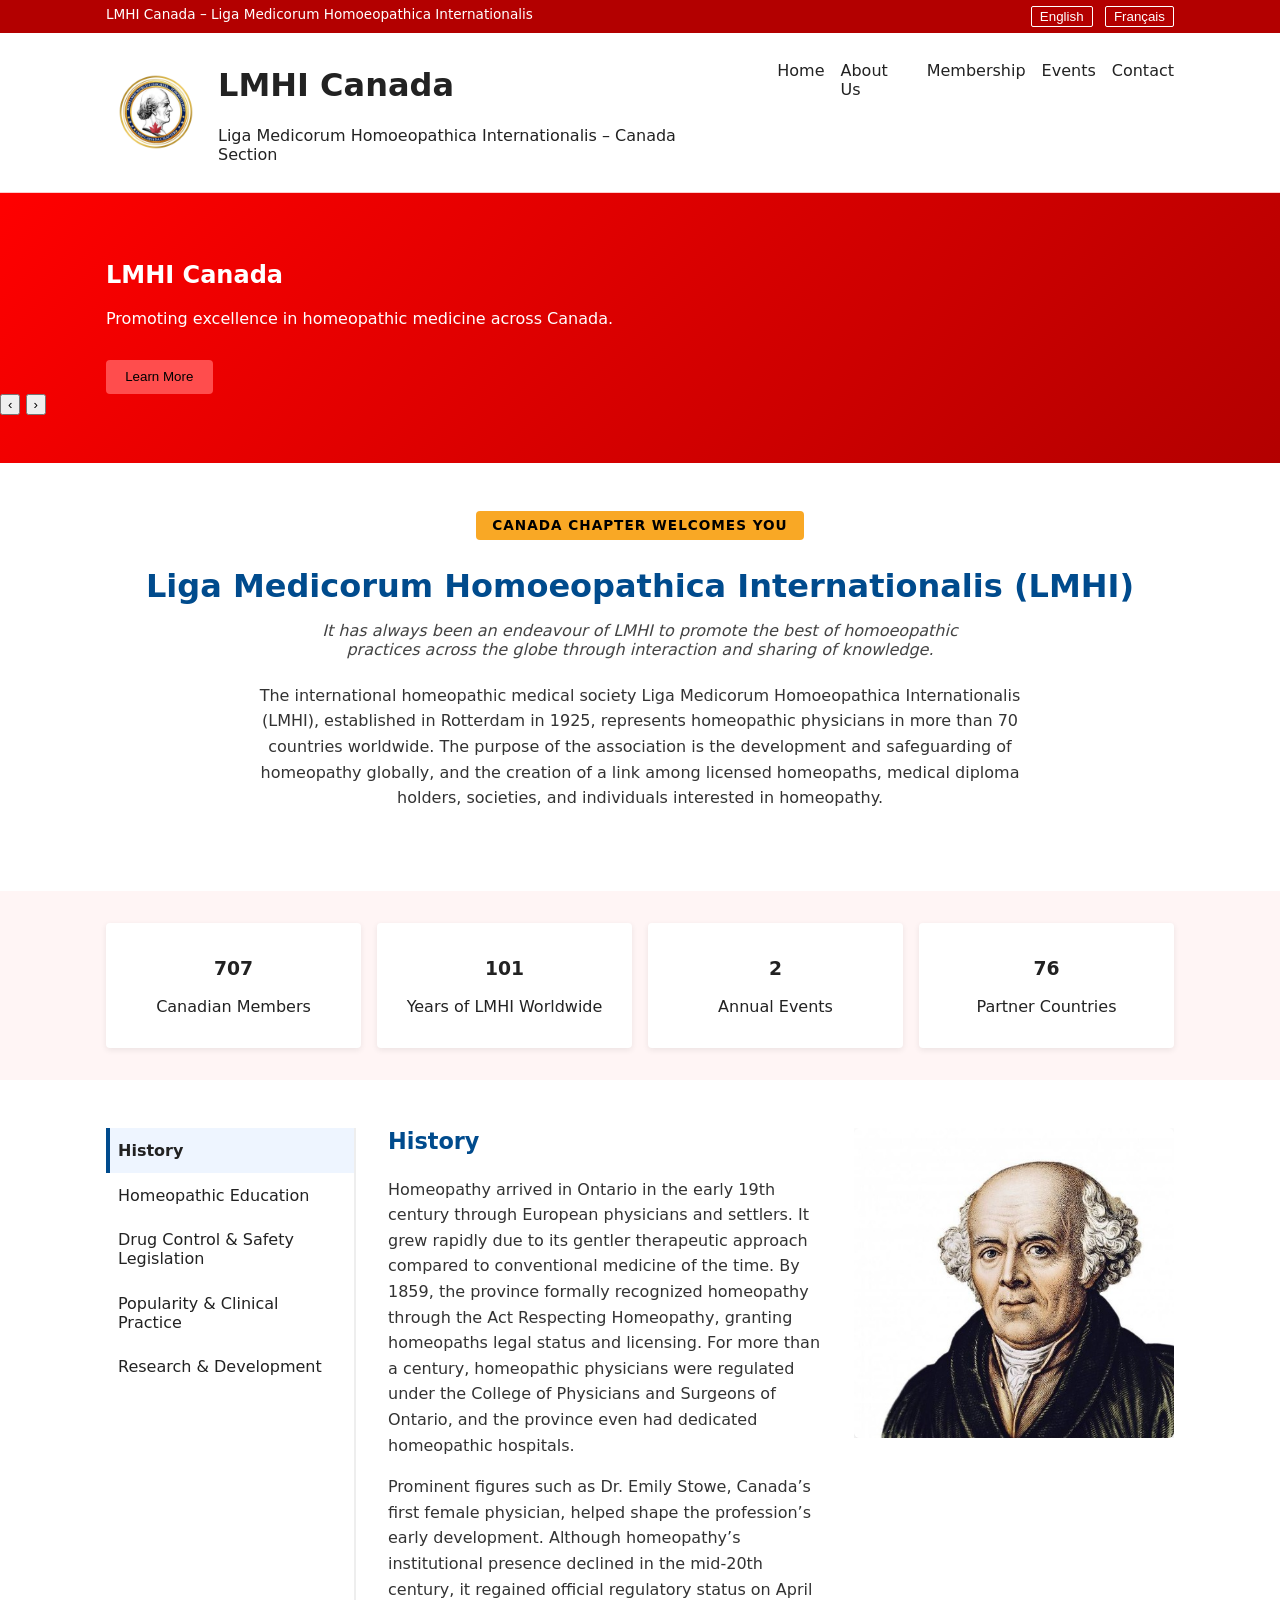
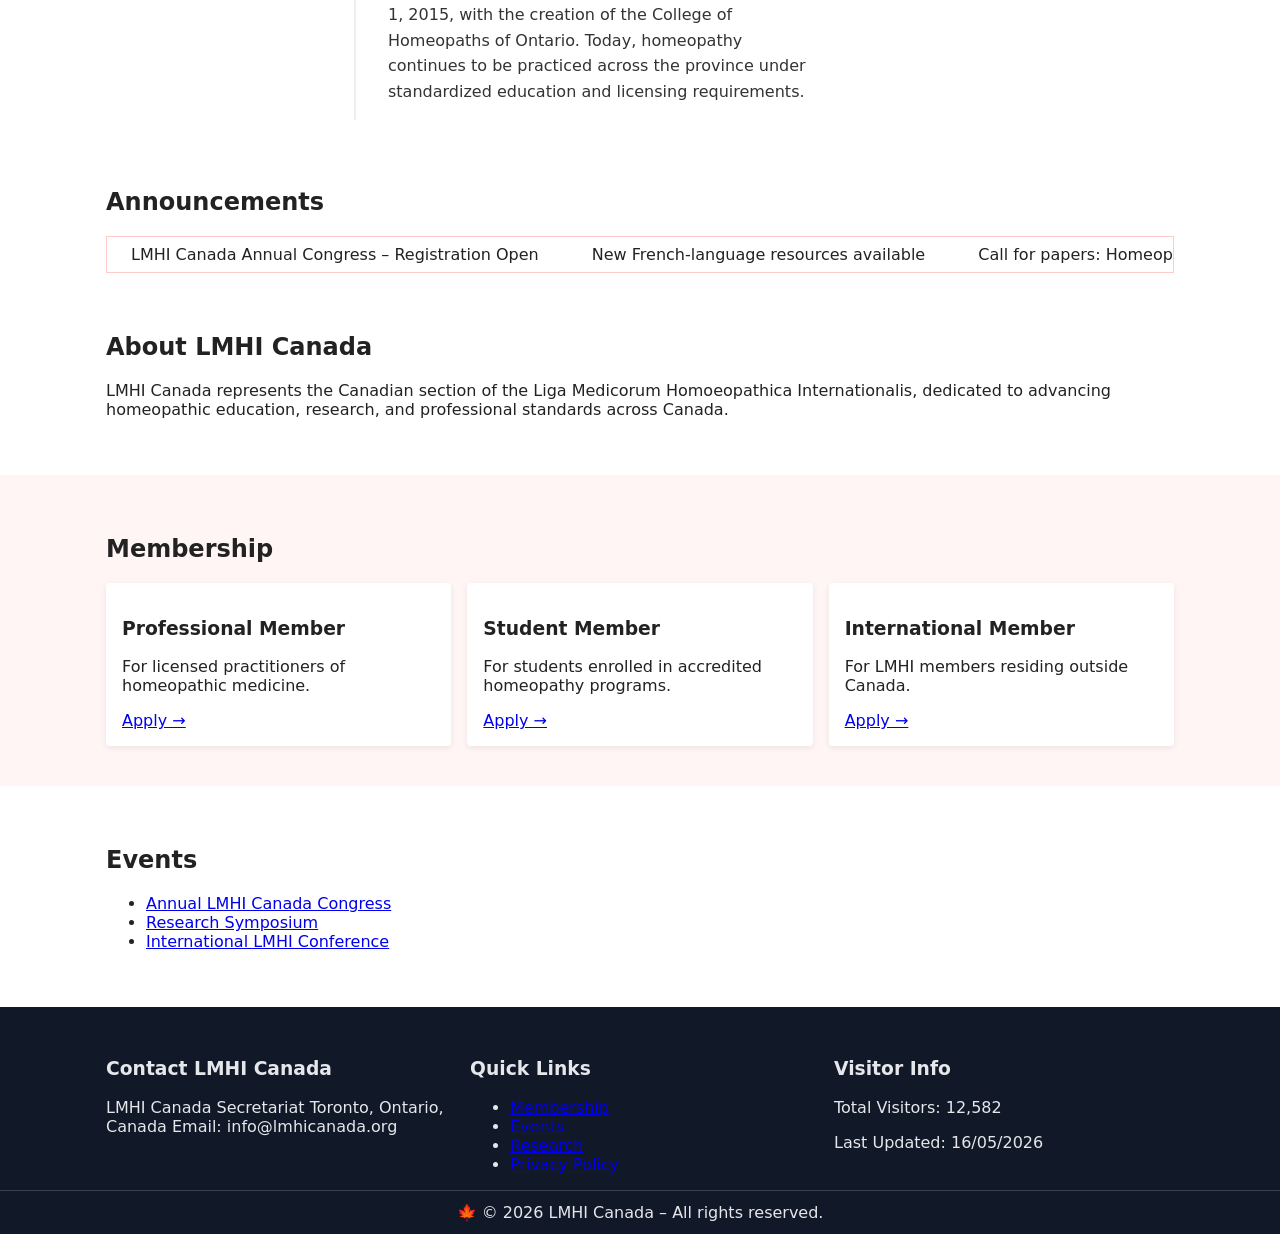
==== index.html @ a8a3ac37 "Update index.html" ====
<!DOCTYPE html>
<html lang="en">
<head>
  <meta charset="UTF-8" />
  <title>LMHI Canada – Liga Medicorum Homoeopathica Internationalis</title>
  <meta name="viewport" content="width=device-width, initial-scale=1" />
  <link rel="stylesheet" href="assets/css/styles.css" />
</head>

<body>
  <!-- Top language bar -->
  <header class="top-bar">
    <div class="container">
      <div class="top-left" data-i18n="topbar_title">
        LMHI Canada – Liga Medicorum Homoeopathica Internationalis
      </div>
      <div class="top-right">
        <button class="lang-btn" data-lang="en">English</button>
        <button class="lang-btn" data-lang="fr">Français</button>
      </div>
    </div>
  </header>

  <!-- Main header -->
  <header class="main-header">
    <div class="container header-inner">
      <div class="logo">
        <img src="assets/images/logo.png" width="100" height="100" />
        <div class="logo-text">
          <h1 data-i18n="header_title">LMHI Canada</h1>
          <p data-i18n="header_subtitle">
            Liga Medicorum Homoeopathica Internationalis – Canada Section
          </p>
        </div>
      </div>

      <nav class="nav">
        <button class="nav-toggle" id="navToggle">☰</button>
        <ul id="navMenu">
          <li><a href="#home" data-i18n="nav_home">Home</a></li>
          <li><a href="#about" data-i18n="nav_about">About Us</a></li>
          <li><a href="#membership" data-i18n="nav_membership">Membership</a></li>
          <li><a href="#events" data-i18n="nav_events">Events</a></li>
          <li><a href="contact.html" data-i18n="nav_contact">Contact</a></li>
        </ul>
      </nav>
    </div>
  </header>

  <!-- Hero -->
  <section id="home" class="hero">
    <div class="hero-slide active">
      <div class="container">
        <h2 data-i18n="hero1_title">LMHI Canada</h2>
        <p data-i18n="hero1_text">
          Promoting excellence in homeopathic medicine across Canada.
        </p>
        <button class="primary-btn" data-i18n="hero1_btn">Learn More</button>
      </div>
    </div>

    <div class="hero-slide">
      <div class="container">
        <h2 data-i18n="hero2_title">International Collaboration</h2>
        <p data-i18n="hero2_text">
          Connecting Canadian practitioners with LMHI worldwide.
        </p>
        <button class="primary-btn" data-i18n="hero2_btn">Join Us</button>
      </div>
    </div>

    <div class="hero-controls">
      <button class="hero-prev">‹</button>
      <button class="hero-next">›</button>
    </div>
  </section>

  <!-- Canada Chapter Welcome Section -->
<section id="lmhi-intro" class="lmhi-intro">
  <div class="container">

    <!-- Banner -->
    <div class="chapter-welcome">
      <p data-i18n="chapter_welcome">CANADA CHAPTER WELCOMES YOU</p>
    </div>

    <!-- Title -->
    <h2 class="lmhi-title" data-i18n="lmhi_title">
      Liga Medicorum Homoeopathica Internationalis (LMHI)
    </h2>

    <!-- Subtitle / tagline -->
    <p class="lmhi-sub" data-i18n="lmhi_sub">
      It has always been an endeavour of LMHI to promote the best of
      homoeopathic practices across the globe through interaction and
      sharing of knowledge.
    </p>

    <!-- Body text -->
    <p class="lmhi-body" data-i18n="lmhi_body">
      The international homeopathic medical society Liga Medicorum
      Homoeopathica Internationalis (LMHI), established in Rotterdam in
      1925, represents homeopathic physicians in more than 70 countries
      worldwide. The purpose of the association is the development and
      safeguarding of homeopathy globally, and the creation of a link
      among licensed homeopaths, medical diploma holders, societies, and
      individuals interested in homeopathy.
    </p>

  </div>
</section>

  <!-- Stats -->
  <section class="stats">
    <div class="container stats-grid">
      <div class="stat-card">
        <h3 class="counter" data-target="1500">0</h3>
        <p data-i18n="stat_members">Canadian Members</p>
      </div>
      <div class="stat-card">
        <h3 class="counter" id="lmhi-years" data-target="0">0</h3>
        <p data-i18n="stat_years">Years of LMHI Worldwide</p>
      </div>
      <div class="stat-card">
        <h3 class="counter" data-target="2">0</h3>
        <p data-i18n="stat_events">Annual Events</p>
      </div>
      <div class="stat-card">
        <h3 class="counter" data-target="76">0</h3>
        <p data-i18n="stat_countries">Partner Countries</p>
      </div>
    </div>
  </section>

  <!-- Interactable LMHI Info Section -->
<section id="lmhi-info" class="lmhi-info">
  <div class="container info-grid">

    <!-- Left Menu -->
    <ul class="info-menu">
      <li data-section="history" class="active" data-i18n="info_history">History</li>
      <li data-section="education" data-i18n="info_education">Homeopathic Education</li>
      <li data-section="legislation" data-i18n="info_legislation">Drug Control & Safety Legislation</li>
      <li data-section="practice" data-i18n="info_practice">Popularity & Clinical Practice</li>
      <li data-section="research" data-i18n="info_research">Research & Development</li>
    </ul>

    <!-- Right Content Panel -->
    <div class="info-content">
      <div>
        <h3 id="info-title" data-i18n="info_history"></h3>

        <p id="info-text-1" data-i18n="info_history_text"></p>
        <p id="info-text-2" data-i18n="info_history_text2"></p>
      </div>

      <div class="info-image">
        <img id="info-img" src="assets/images/info/history.jpg" alt="LMHI Info Image" />
      </div>
    </div>

  </div>
</section>

  <!-- Announcements -->
  <section class="announcements">
    <div class="container">
      <h2 data-i18n="announcements_title">Announcements</h2>
      <div class="ticker">
        <div class="ticker-inner">
          <span data-i18n="ann1">LMHI Canada Annual Congress – Registration Open</span>
          <span data-i18n="ann2">New French-language resources available</span>
          <span data-i18n="ann3">Call for papers: Homeopathy Research 2026</span>
        </div>
      </div>
    </div>
  </section>

  <!-- About -->
  <section id="about" class="content-section">
    <div class="container">
      <h2 data-i18n="about_title">About LMHI Canada</h2>
      <p data-i18n="about_text">
        LMHI Canada represents the Canadian section of the Liga Medicorum
        Homoeopathica Internationalis, dedicated to advancing homeopathic
        education, research, and professional standards across Canada.
      </p>
    </div>
  </section>

  <!-- Membership -->
  <section id="membership" class="content-section alt">
    <div class="container">
      <h2 data-i18n="membership_title">Membership</h2>

      <div class="card-grid">
        <article class="card">
          <h3 data-i18n="member_pro">Professional Member</h3>
          <p data-i18n="member_pro_text">
            For licensed practitioners of homeopathic medicine.
          </p>
          <a href="#" class="text-link" data-i18n="apply">Apply →</a>
        </article>

        <article class="card">
          <h3 data-i18n="member_student">Student Member</h3>
          <p data-i18n="member_student_text">
            For students enrolled in accredited homeopathy programs.
          </p>
          <a href="#" class="text-link" data-i18n="apply">Apply →</a>
        </article>

        <article class="card">
          <h3 data-i18n="member_international">International Member</h3>
          <p data-i18n="member_international_text">
            For LMHI members residing outside Canada.
          </p>
          <a href="#" class="text-link" data-i18n="apply">Apply →</a>
        </article>
      </div>
    </div>
  </section>

  <!-- Events -->
  <section id="events" class="content-section">
    <div class="container">
      <h2 data-i18n="events_title">Events</h2>
      <ul class="link-list">
        <li><a href="#" data-i18n="event1">Annual LMHI Canada Congress</a></li>
        <li><a href="#" data-i18n="event2">Research Symposium</a></li>
        <li><a href="#" data-i18n="event3">International LMHI Conference</a></li>
      </ul>
    </div>
  </section>

  <!-- Footer -->
  <footer id="contact" class="footer">
    <div class="container footer-grid">
      <div>
        <h3 data-i18n="contact_title">Contact LMHI Canada</h3>
        <p data-i18n="contact_text">
          LMHI Canada Secretariat<br />
          Toronto, Ontario, Canada<br />
          Email: info@lmhicanada.org
        </p>
      </div>

      <div>
        <h3 data-i18n="quicklinks_title">Quick Links</h3>
        <ul class="link-list">
          <li><a href="#" data-i18n="ql_membership">Membership</a></li>
          <li><a href="#" data-i18n="ql_events">Events</a></li>
          <li><a href="#" data-i18n="ql_research">Research</a></li>
          <li><a href="#" data-i18n="ql_privacy">Privacy Policy</a></li>
        </ul>
      </div>

      <div>
        <h3 data-i18n="visitor_title">Visitor Info</h3>
        <p><span data-i18n="visitor_total">Total Visitors:</span> 12,582</p>
        <p><span data-i18n="visitor_updated">Last Updated:</span> 16/05/2026</p>
      </div>
    </div>

    <div class="footer-bottom">
      © 2026 LMHI Canada – All rights reserved.
    </div>
  </footer>

  <script src="assets/js/script.js"></script>
</body>
</html>
---- assets/css/styles.css ----
/* ——— ROOT ——— */
:root {
  --primary: #FF0000;        /* Canada flag red */
  --primary-dark: #B30000;   /* Deep red for contrast */
  --accent: #FF4D4D;         /* Light red highlight */
  --bg-light: #FFF5F5;       /* Very soft red background */
  --text-main: #222;
  --text-muted: #555;
  --border: #FFCCCC;         /* Soft red border */
  --white: #fff;
  --max-width: 1100px;
  --shadow-soft: 0 2px 6px rgba(0, 0, 0, 0.08);
  --radius: 4px;
  --transition: 0.2s ease;
}

*,
*::before,
*::after {
  box-sizing: border-box;
}

body {
  margin: 0;
  font-family: system-ui, sans-serif;
  color: var(--text-main);
  background: #fff;
}

/* ——— LAYOUT ——— */
.container {
  max-width: var(--max-width);
  margin: 0 auto;
  padding: 0 1rem;
}

/* ——— TOP BAR ——— */
.top-bar {
  background: var(--primary-dark);
  color: #fff;
  font-size: 0.85rem;
}

.top-bar .container {
  display: flex;
  justify-content: space-between;
  padding: 0.35rem 1rem;
}

.lang-btn {
  background: transparent;
  border: 1px solid #fff;
  color: #fff;
  padding: 0.15rem 0.5rem;
  margin-left: 0.5rem;
  border-radius: 2px;
  cursor: pointer;
}

/* ——— HEADER ——— */
.main-header {
  background: #fff;
  border-bottom: 1px solid var(--border);
  position: relative; /* or remove entirely */
  z-index: 10;
}

.header-inner {
  display: flex;
  justify-content: space-between;
  padding: 0.75rem 1rem;
}

.logo {
  display: flex;
  align-items: center;
  gap: 0.75rem;
}

.logo img {
  border-radius: 50%;
}

/* ——— NAV ——— */
.nav-toggle {
  display: none;
  background: none;
  border: none;
  font-size: 1.5rem;
}

.nav ul {
  display: flex;
  gap: 1rem;
  list-style: none;
}

.nav a {
  text-decoration: none;
  color: var(--text-main);
  padding-bottom: 0.25rem;
  border-bottom: 2px solid transparent;
}

.nav a:hover {
  border-color: var(--primary);
}

/* ——— HERO ——— */
.hero {
  background: linear-gradient(135deg, var(--primary), var(--primary-dark));
  color: #fff;
  padding: 3rem 0;
  position: relative;
}

.hero-slide {
  display: none;
}

.hero-slide.active {
  display: block;
}

.primary-btn {
  margin-top: 1rem;
  background: var(--accent);
  border: none;
  padding: 0.6rem 1.2rem;
  border-radius: var(--radius);
  cursor: pointer;
}

/* LMHI Intro Section */
.lmhi-intro {
  padding: 3rem 0;
  text-align: center;
}

.chapter-welcome {
  background: #f9a825;
  display: inline-block;
  padding: 0.4rem 1rem;
  border-radius: 4px;
  margin-bottom: 1.2rem;
}

.chapter-welcome p {
  margin: 0;
  font-weight: 600;
  color: #000;
  letter-spacing: 1px;
  font-size: 0.85rem;
}

.lmhi-title {
  font-size: 2rem;
  font-weight: 700;
  color: #004b8d;
  margin: 0.5rem 0 1rem;
}

.lmhi-sub {
  font-style: italic;
  color: #444;
  max-width: 700px;
  margin: 0.5rem auto 1.5rem;
}

.lmhi-body {
  max-width: 800px;
  margin: 0 auto 2rem;
  color: #333;
  line-height: 1.6;
}

/* ——— STATS ——— */
.stats {
  background: var(--bg-light);
  padding: 2rem 0;
}

.stats-grid {
  display: grid;
  grid-template-columns: repeat(auto-fit, minmax(180px, 1fr));
  gap: 1rem;
}

.stat-card {
  background: #fff;
  padding: 1rem;
  border-radius: var(--radius);
  text-align: center;
  box-shadow: var(--shadow-soft);
}

/* ——— INTERACTABLE INFO SECTION ——— */
.lmhi-info {
  padding: 3rem 0;
}

.info-grid {
  display: grid;
  grid-template-columns: 250px 1fr;
  gap: 2rem;
}

.info-menu {
  list-style: none;
  padding: 0;
  margin: 0;
  border-right: 2px solid #eee;
}

.info-menu li {
  padding: 0.8rem 0.5rem;
  cursor: pointer;
  font-weight: 500;
  border-left: 4px solid transparent;
  transition: 0.2s ease;
}

.info-menu li:hover {
  background: #f5f5f5;
}

.info-menu li.active {
  border-left-color: #004b8d;
  background: #eef5ff;
  font-weight: 700;
}

.info-content {
  display: grid;
  grid-template-columns: 1fr 320px;
  gap: 2rem;
  align-items: start;
}

.info-content h3 {
  margin-top: 0;
  color: #004b8d;
  font-size: 1.4rem;
}

.info-content p {
  line-height: 1.6;
  color: #333;
}

.info-image img {
  width: 100%;
  height: auto;
  max-width: 420px;   /* bigger */
  border-radius: 6px;
  box-shadow: 0 4px 12px rgba(0,0,0,0.15);
}

.info-text-scroll {
  max-height: 360px; /* adjust if needed */
  min-height: 360px; /* keeps height consistent */
  padding-right: 12px;
}

.info-content {
  align-items: flex-start;
}

.info-content > div {
  flex: 1;
}

.info-image {
  flex: 1;
  display: flex;
  justify-content: center;
  align-items: flex-start;
}

/* Fade-in animation */
.fade {
  opacity: 0;
  transform: translateY(6px);
  animation: fadeIn 0.35s ease forwards;
}

@keyframes fadeIn {
  to {
    opacity: 1;
    transform: translateY(0);
  }
}

/* Responsive */
@media (max-width: 900px) {
  .info-content {
    grid-template-columns: 1fr;
  }
}

@media (max-width: 768px) {
  .info-grid {
    grid-template-columns: 1fr;
  }
  .info-menu {
    border-right: none;
    border-bottom: 2px solid #eee;
    display: flex;
    overflow-x: auto;
  }
  .info-menu li {
    white-space: nowrap;
    padding: 0.8rem 1rem;
  }
}

/* ——— ANNOUNCEMENTS ——— */
.ticker {
  margin-top: 1rem;
  border: 1px solid var(--border);
  overflow: hidden;
}

.ticker-inner {
  display: inline-block;
  white-space: nowrap;
  animation: ticker 15s linear infinite;
}

.ticker-inner span {
  padding: 0.5rem 1.5rem;
  display: inline-block;
}

@keyframes ticker {
  0% { transform: translateX(0); }
  100% { transform: translateX(-50%); }
}

/* ——— CONTENT ——— */
.content-section {
  padding: 2.5rem 0;
}

.content-section.alt {
  background: var(--bg-light);
}

.card-grid {
  display: grid;
  grid-template-columns: repeat(auto-fit, minmax(220px, 1fr));
  gap: 1rem;
}

.card {
  background: #fff;
  padding: 1rem;
  border-radius: var(--radius);
  box-shadow: var(--shadow-soft);
}

/* ——— FOOTER ——— */
.footer {
  background: #111827;
  color: #e5e7eb;
  padding-top: 2rem;
}

.footer-grid {
  display: grid;
  grid-template-columns: repeat(auto-fit, minmax(220px, 1fr));
  gap: 1.5rem;
}

.footer-bottom {
  border-top: 1px solid #374151;
  padding: 0.75rem;
  text-align: center;
}

.footer-bottom::before {
  content: "🍁 ";
  color: var(--accent);
}

/* ——— RESPONSIVE NAV ——— */
@media (max-width: 768px) {
  .nav-toggle { display: block; }
  .nav ul {
    display: none;
    flex-direction: column;
    background: #fff;
    padding: 1rem;
    position: absolute;
    right: 0;
    top: 100%;
    box-shadow: var(--shadow-soft);
  }
  .nav ul.open { display: flex; }
}

/* Auto-hide empty paragraph 2 */
#info-text-2:empty {
  display: none;
}

/* Smooth height animation for the whole text block */
.info-content > div {
  transition: height 0.35s ease;
  overflow: hidden;
}

/* Fade-in stays the same */
.fade {
  opacity: 0;
  transform: translateY(6px);
  animation: fadeIn 0.35s ease forwards;
}

@keyframes fadeIn {
  to {
    opacity: 1;
    transform: translateY(0);
  }
}

/* Smooth scroll momentum */
.info-text-scroll {
  overflow-y: auto;
  scroll-behavior: smooth;
  -webkit-overflow-scrolling: touch;
}

/* Contact Page Layout */
.contact-page {
  padding: 60px 0;
}

.contact-grid {
  display: grid;
  grid-template-columns: 1fr 1fr;
  gap: 40px;
}

.contact-form h2,
.contact-info h2 {
  margin-bottom: 20px;
  color: var(--primary);
}

.contact-form form {
  display: flex;
  flex-direction: column;
  gap: 12px;
}

.contact-form input,
.contact-form textarea {
  width: 100%;
  padding: 12px;
  border: 1px solid var(--border);
  border-radius: 4px;
  font-size: 1rem;
}

.contact-info p {
  margin-bottom: 16px;
  line-height: 1.5;
}

/* Mobile */
@media (max-width: 768px) {
  .contact-grid {
    grid-template-columns: 1fr;
  }
}
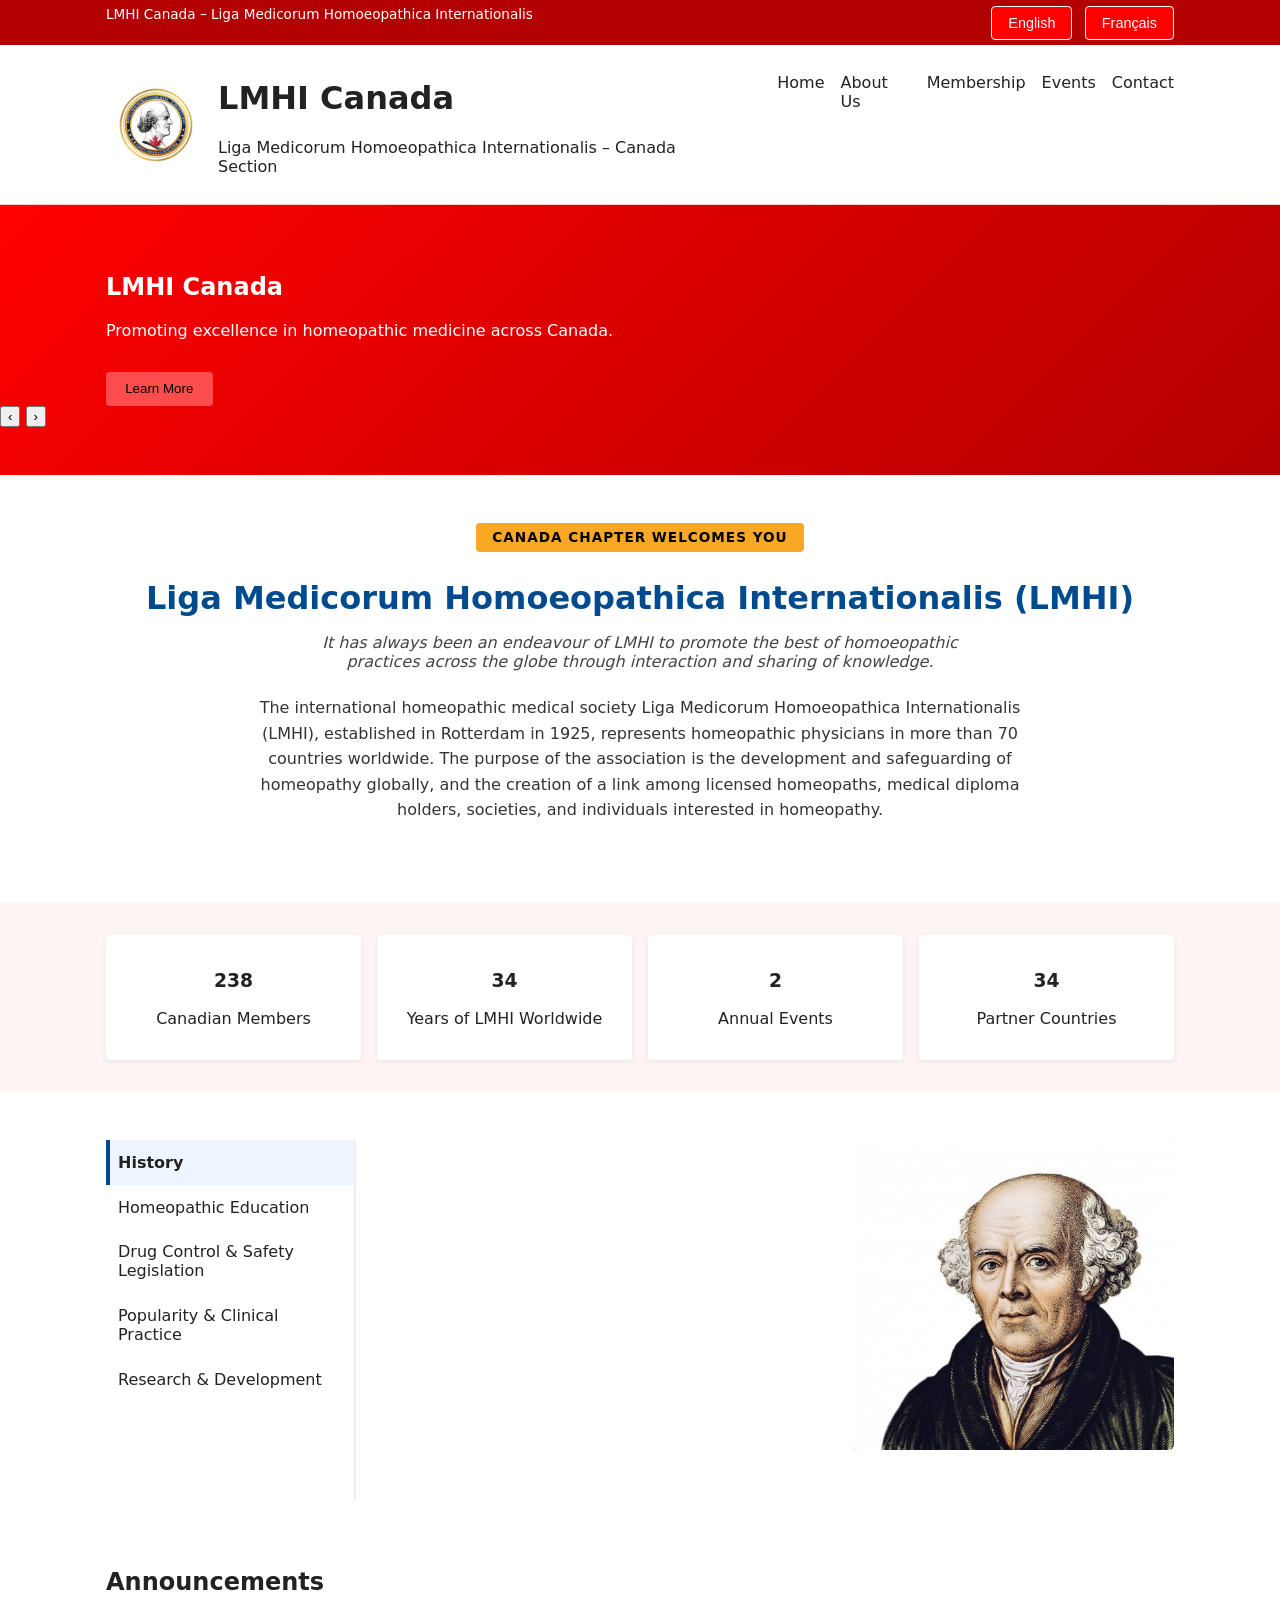
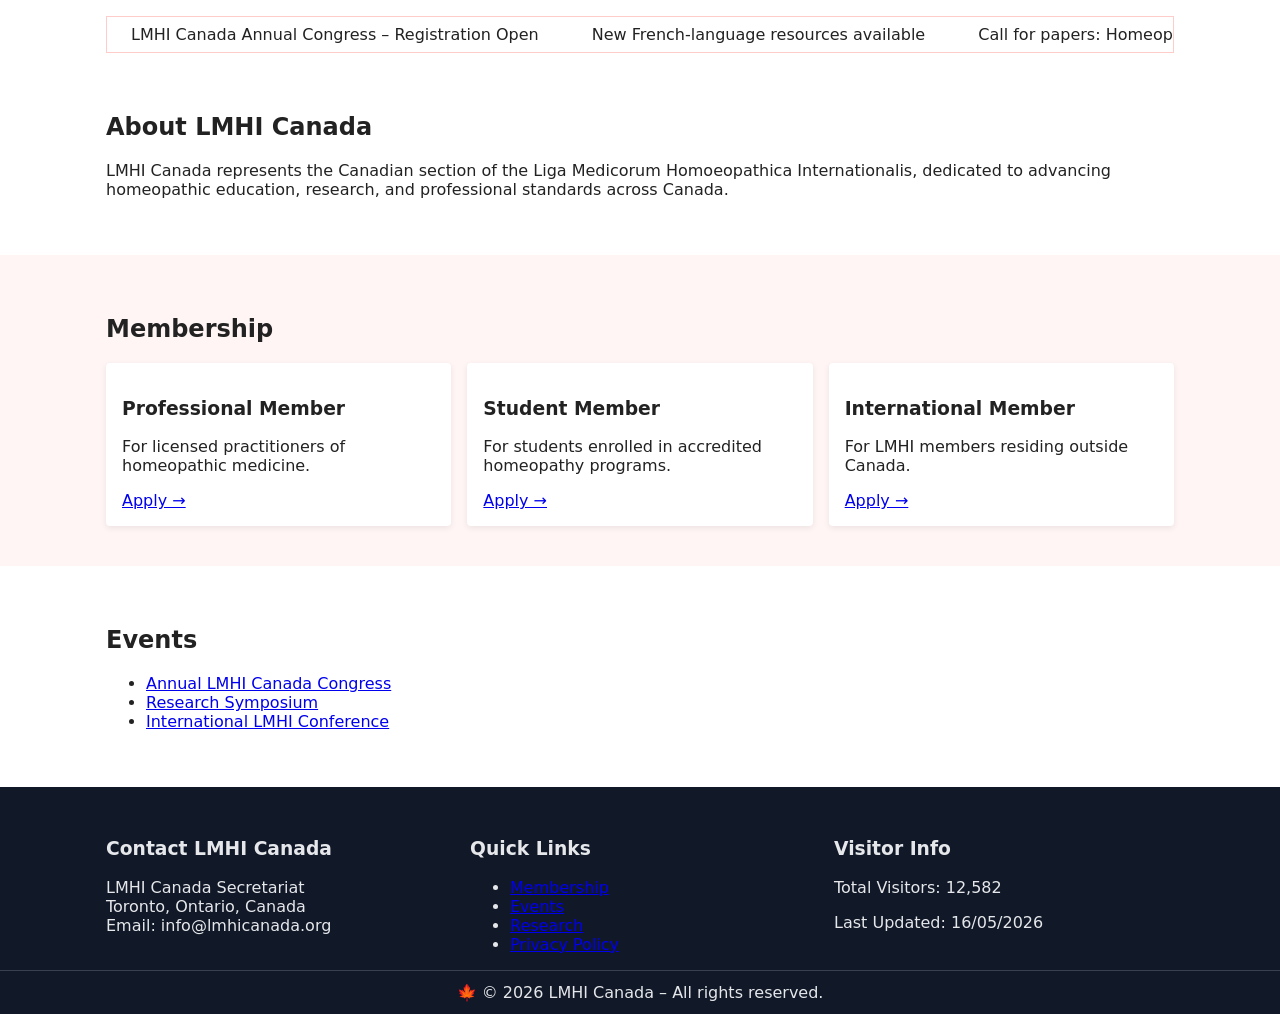
==== commit 08371f1d: "Update index.html" ====
--- a/index.html
+++ b/index.html
@@ -8,6 +8,7 @@
 </head>
 
 <body>
+
   <!-- Top language bar -->
   <header class="top-bar">
     <div class="container">
@@ -76,39 +77,35 @@
   </section>
 
   <!-- Canada Chapter Welcome Section -->
-<section id="lmhi-intro" class="lmhi-intro">
-  <div class="container">
-
-    <!-- Banner -->
-    <div class="chapter-welcome">
-      <p data-i18n="chapter_welcome">CANADA CHAPTER WELCOMES YOU</p>
-    </div>
-
-    <!-- Title -->
-    <h2 class="lmhi-title" data-i18n="lmhi_title">
-      Liga Medicorum Homoeopathica Internationalis (LMHI)
-    </h2>
-
-    <!-- Subtitle / tagline -->
-    <p class="lmhi-sub" data-i18n="lmhi_sub">
-      It has always been an endeavour of LMHI to promote the best of
-      homoeopathic practices across the globe through interaction and
-      sharing of knowledge.
-    </p>
-
-    <!-- Body text -->
-    <p class="lmhi-body" data-i18n="lmhi_body">
-      The international homeopathic medical society Liga Medicorum
-      Homoeopathica Internationalis (LMHI), established in Rotterdam in
-      1925, represents homeopathic physicians in more than 70 countries
-      worldwide. The purpose of the association is the development and
-      safeguarding of homeopathy globally, and the creation of a link
-      among licensed homeopaths, medical diploma holders, societies, and
-      individuals interested in homeopathy.
-    </p>
-
-  </div>
-</section>
+  <section id="lmhi-intro" class="lmhi-intro">
+    <div class="container">
+
+      <div class="chapter-welcome">
+        <p data-i18n="chapter_welcome">CANADA CHAPTER WELCOMES YOU</p>
+      </div>
+
+      <h2 class="lmhi-title" data-i18n="lmhi_title">
+        Liga Medicorum Homoeopathica Internationalis (LMHI)
+      </h2>
+
+      <p class="lmhi-sub" data-i18n="lmhi_sub">
+        It has always been an endeavour of LMHI to promote the best of
+        homoeopathic practices across the globe through interaction and
+        sharing of knowledge.
+      </p>
+
+      <p class="lmhi-body" data-i18n="lmhi_body">
+        The international homeopathic medical society Liga Medicorum
+        Homoeopathica Internationalis (LMHI), established in Rotterdam in
+        1925, represents homeopathic physicians in more than 70 countries
+        worldwide. The purpose of the association is the development and
+        safeguarding of homeopathy globally, and the creation of a link
+        among licensed homeopaths, medical diploma holders, societies, and
+        individuals interested in homeopathy.
+      </p>
+
+    </div>
+  </section>
 
   <!-- Stats -->
   <section class="stats">
@@ -133,34 +130,36 @@
   </section>
 
   <!-- Interactable LMHI Info Section -->
-<section id="lmhi-info" class="lmhi-info">
-  <div class="container info-grid">
-
-    <!-- Left Menu -->
-    <ul class="info-menu">
-      <li data-section="history" class="active" data-i18n="info_history">History</li>
-      <li data-section="education" data-i18n="info_education">Homeopathic Education</li>
-      <li data-section="legislation" data-i18n="info_legislation">Drug Control & Safety Legislation</li>
-      <li data-section="practice" data-i18n="info_practice">Popularity & Clinical Practice</li>
-      <li data-section="research" data-i18n="info_research">Research & Development</li>
-    </ul>
-
-    <!-- Right Content Panel -->
-    <div class="info-content">
-      <div>
-        <h3 id="info-title" data-i18n="info_history"></h3>
-
-        <p id="info-text-1" data-i18n="info_history_text"></p>
-        <p id="info-text-2" data-i18n="info_history_text2"></p>
-      </div>
-
-      <div class="info-image">
-        <img id="info-img" src="assets/images/info/history.jpg" alt="LMHI Info Image" />
-      </div>
-    </div>
-
-  </div>
-</section>
+  <section id="lmhi-info" class="lmhi-info">
+    <div class="container info-grid">
+
+      <!-- Left Menu -->
+      <ul class="info-menu">
+        <li data-section="history" class="active" data-i18n="info_history">History</li>
+        <li data-section="education" data-i18n="info_education">Homeopathic Education</li>
+        <li data-section="legislation" data-i18n="info_legislation">Drug Control & Safety Legislation</li>
+        <li data-section="practice" data-i18n="info_practice">Popularity & Clinical Practice</li>
+        <li data-section="research" data-i18n="info_research">Research & Development</li>
+      </ul>
+
+      <!-- Right Content Panel -->
+      <div class="info-content">
+
+        <!-- FIXED: Added scroll container -->
+        <div class="info-text-scroll">
+          <h3 id="info-title" data-i18n="info_history"></h3>
+          <p id="info-text-1" data-i18n="info_history_text"></p>
+          <p id="info-text-2" data-i18n="info_history_text2"></p>
+        </div>
+
+        <div class="info-image">
+          <img id="info-img" src="assets/images/info/history.jpg" alt="LMHI Info Image" />
+        </div>
+
+      </div>
+
+    </div>
+  </section>
 
   <!-- Announcements -->
   <section class="announcements">
--- a/assets/css/styles.css
+++ b/assets/css/styles.css
@@ -436,6 +436,31 @@
   padding: 60px 0;
 }
 
+.lang-switch {
+  display: flex;
+  gap: 10px;
+  margin: 20px 0;
+}
+
+.lang-btn {
+  padding: 8px 16px;
+  background: var(--primary);
+  color: white;
+  border-radius: 4px;
+  text-decoration: none;
+  font-size: 0.9rem;
+  transition: 0.2s ease;
+}
+
+.lang-btn:hover {
+  background: var(--primary-dark);
+}
+
+.lang-btn.active {
+  background: var(--accent);
+  font-weight: bold;
+}
+
 .contact-grid {
   display: grid;
   grid-template-columns: 1fr 1fr;
@@ -468,6 +493,19 @@
   line-height: 1.5;
 }
 
+.contact-item {
+  display: flex;
+  align-items: flex-start;
+  gap: 14px;
+  margin-bottom: 22px;
+}
+
+.contact-item i {
+  font-size: 1.6rem;
+  color: var(--primary);
+  margin-top: 4px;
+}
+
 /* Mobile */
 @media (max-width: 768px) {
   .contact-grid {
@@ -475,4 +513,12 @@
   }
 }
 
-
+@keyframes pop {
+  0% { transform: scale(0.6); opacity: 0; }
+  100% { transform: scale(1); opacity: 1; }
+}
+
+.content-section h2 {
+  animation: pop 0.4s ease-out;
+}
+
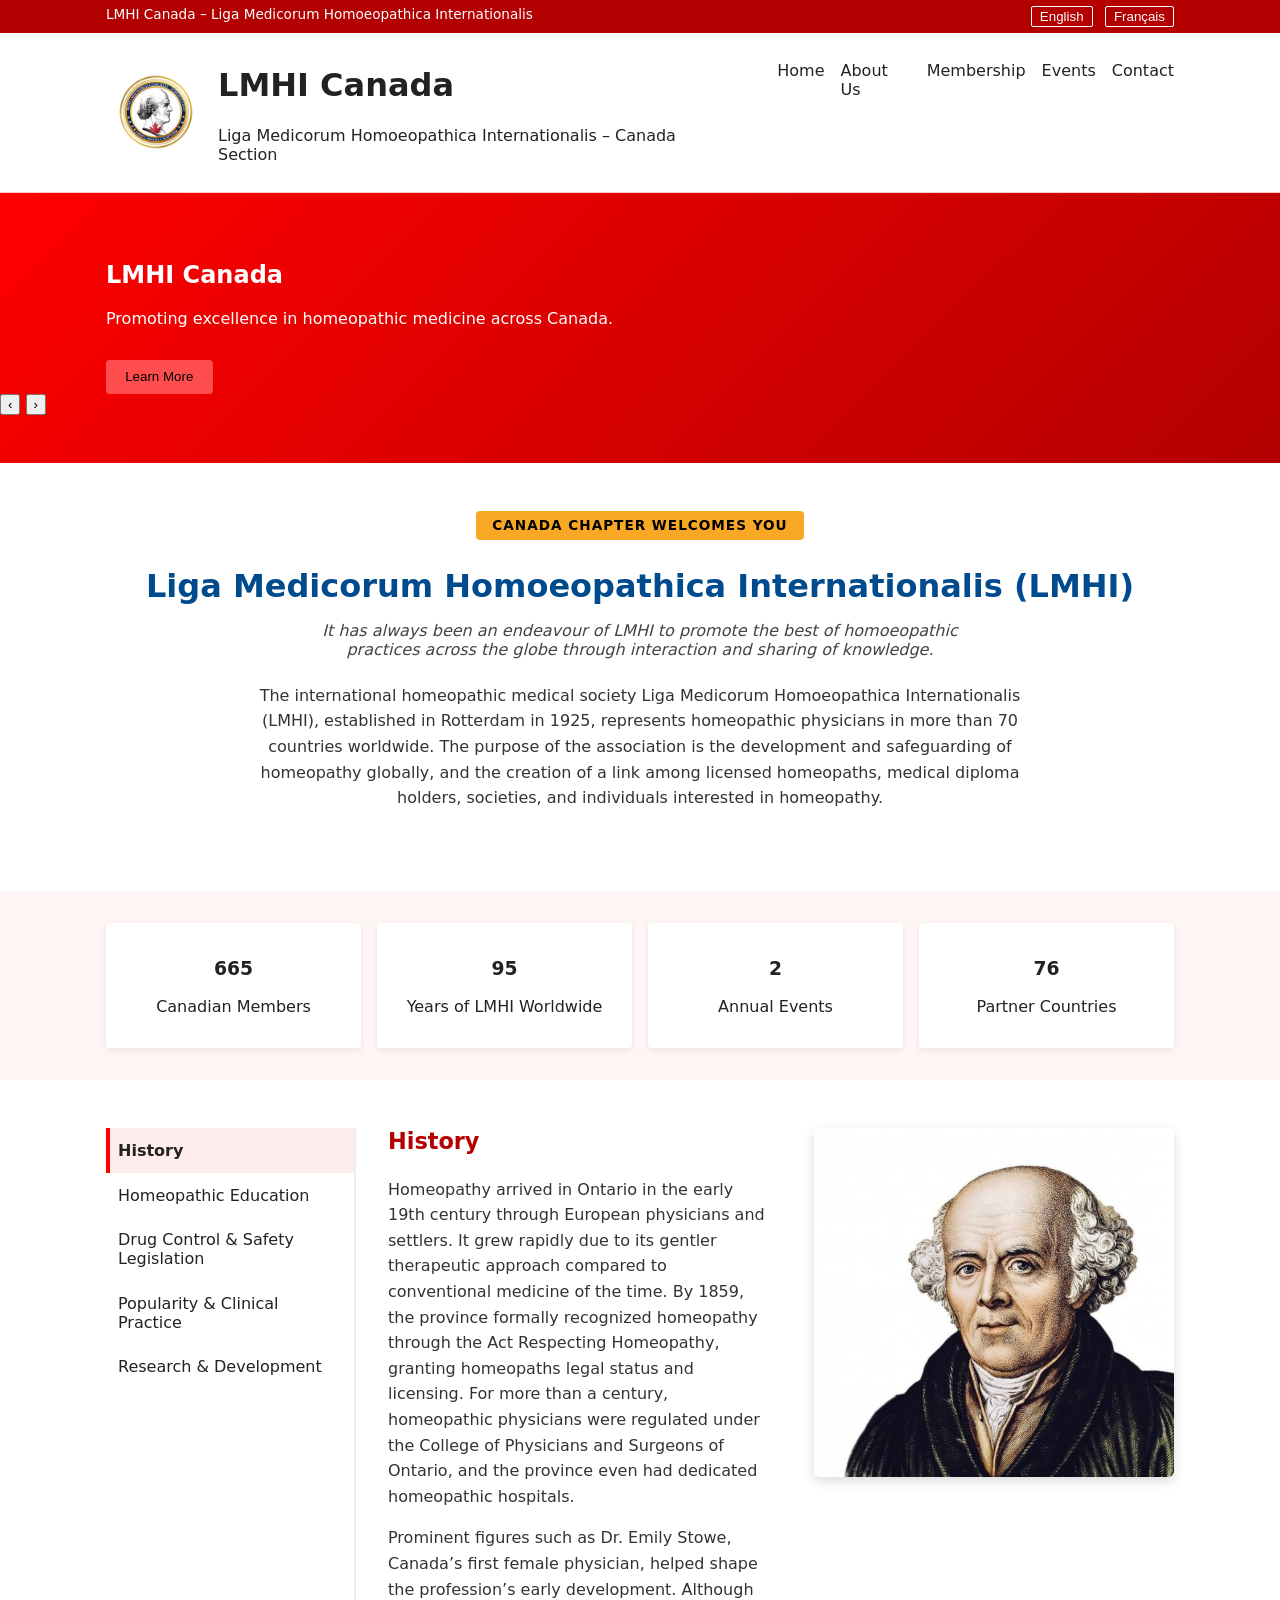
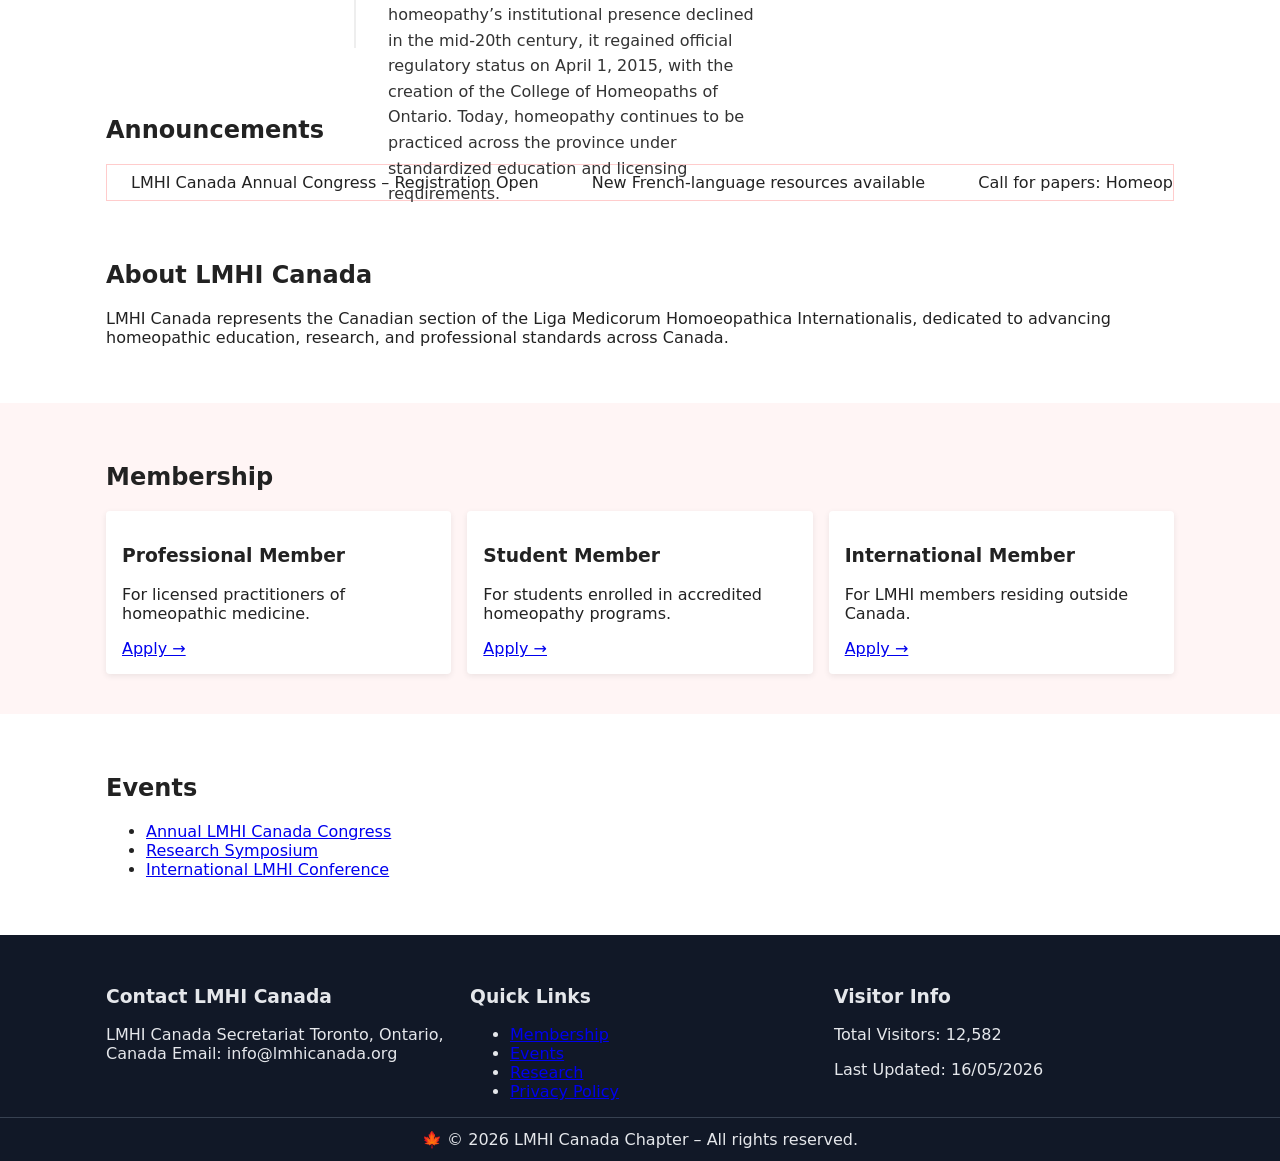
==== commit 3c884e0b: "Update index.html" ====
--- a/index.html
+++ b/index.html
@@ -2,7 +2,7 @@
 <html lang="en">
 <head>
   <meta charset="UTF-8" />
-  <title>LMHI Canada – Liga Medicorum Homoeopathica Internationalis</title>
+  <title>LMHI Canada Chapter – Liga Medicorum Homoeopathica Internationalis</title>
   <meta name="viewport" content="width=device-width, initial-scale=1" />
   <link rel="stylesheet" href="assets/css/styles.css" />
 </head>
@@ -13,7 +13,7 @@
   <header class="top-bar">
     <div class="container">
       <div class="top-left" data-i18n="topbar_title">
-        LMHI Canada – Liga Medicorum Homoeopathica Internationalis
+        LMHI Canada Chapter – Liga Medicorum Homoeopathica Internationalis
       </div>
       <div class="top-right">
         <button class="lang-btn" data-lang="en">English</button>
@@ -28,7 +28,7 @@
       <div class="logo">
         <img src="assets/images/logo.png" width="100" height="100" />
         <div class="logo-text">
-          <h1 data-i18n="header_title">LMHI Canada</h1>
+          <h1 data-i18n="header_title">LMHI Canada Chapter</h1>
           <p data-i18n="header_subtitle">
             Liga Medicorum Homoeopathica Internationalis – Canada Section
           </p>
@@ -167,7 +167,7 @@
       <h2 data-i18n="announcements_title">Announcements</h2>
       <div class="ticker">
         <div class="ticker-inner">
-          <span data-i18n="ann1">LMHI Canada Annual Congress – Registration Open</span>
+          <span data-i18n="ann1">LMHI Canada Chapter Annual Congress – Registration Open</span>
           <span data-i18n="ann2">New French-language resources available</span>
           <span data-i18n="ann3">Call for papers: Homeopathy Research 2026</span>
         </div>
@@ -178,9 +178,9 @@
   <!-- About -->
   <section id="about" class="content-section">
     <div class="container">
-      <h2 data-i18n="about_title">About LMHI Canada</h2>
+      <h2 data-i18n="about_title">About LMHI Canada Chapter</h2>
       <p data-i18n="about_text">
-        LMHI Canada represents the Canadian section of the Liga Medicorum
+        LMHI Canada Chapter represents the Canadian section of the Liga Medicorum
         Homoeopathica Internationalis, dedicated to advancing homeopathic
         education, research, and professional standards across Canada.
       </p>
@@ -225,7 +225,7 @@
     <div class="container">
       <h2 data-i18n="events_title">Events</h2>
       <ul class="link-list">
-        <li><a href="#" data-i18n="event1">Annual LMHI Canada Congress</a></li>
+        <li><a href="#" data-i18n="event1">Annual LMHI Canada Chapter Congress</a></li>
         <li><a href="#" data-i18n="event2">Research Symposium</a></li>
         <li><a href="#" data-i18n="event3">International LMHI Conference</a></li>
       </ul>
@@ -236,9 +236,9 @@
   <footer id="contact" class="footer">
     <div class="container footer-grid">
       <div>
-        <h3 data-i18n="contact_title">Contact LMHI Canada</h3>
+        <h3 data-i18n="contact_title">Contact LMHI Canada Chapter</h3>
         <p data-i18n="contact_text">
-          LMHI Canada Secretariat<br />
+          LMHI Canada Chapter Secretariat<br />
           Toronto, Ontario, Canada<br />
           Email: info@lmhicanada.org
         </p>
@@ -262,7 +262,7 @@
     </div>
 
     <div class="footer-bottom">
-      © 2026 LMHI Canada – All rights reserved.
+      © 2026 LMHI Canada Chapter – All rights reserved.
     </div>
   </footer>
 
--- a/assets/css/styles.css
+++ b/assets/css/styles.css
@@ -1,12 +1,12 @@
 /* ——— ROOT ——— */
 :root {
-  --primary: #FF0000;        /* Canada flag red */
-  --primary-dark: #B30000;   /* Deep red for contrast */
-  --accent: #FF4D4D;         /* Light red highlight */
-  --bg-light: #FFF5F5;       /* Very soft red background */
+  --primary: #FF0000;
+  --primary-dark: #B30000;
+  --accent: #FF4D4D;
+  --bg-light: #FFF5F5;
   --text-main: #222;
   --text-muted: #555;
-  --border: #FFCCCC;         /* Soft red border */
+  --border: #FFCCCC;
   --white: #fff;
   --max-width: 1100px;
   --shadow-soft: 0 2px 6px rgba(0, 0, 0, 0.08);
@@ -61,7 +61,7 @@
 .main-header {
   background: #fff;
   border-bottom: 1px solid var(--border);
-  position: relative; /* or remove entirely */
+  position: relative;
   z-index: 10;
 }
 
@@ -131,7 +131,7 @@
   cursor: pointer;
 }
 
-/* LMHI Intro Section */
+/* ——— LMHI INTRO ——— */
 .lmhi-intro {
   padding: 3rem 0;
   text-align: center;
@@ -194,7 +194,7 @@
   box-shadow: var(--shadow-soft);
 }
 
-/* ——— INTERACTABLE INFO SECTION ——— */
+/* ——— INTERACTIVE LMHI SECTION ——— */
 .lmhi-info {
   padding: 3rem 0;
 }
@@ -205,6 +205,7 @@
   gap: 2rem;
 }
 
+/* Left menu */
 .info-menu {
   list-style: none;
   padding: 0;
@@ -225,21 +226,39 @@
 }
 
 .info-menu li.active {
-  border-left-color: #004b8d;
-  background: #eef5ff;
+  border-left-color: var(--primary);
+  background: #ffecec;
   font-weight: 700;
 }
 
+/* Right content panel */
 .info-content {
   display: grid;
-  grid-template-columns: 1fr 320px;
+  grid-template-columns: 1fr 360px;
   gap: 2rem;
-  align-items: start;
-}
-
+  align-items: stretch;
+}
+
+/* Scrollable text container */
+.info-text-scroll {
+  max-height: 520px;
+  min-height: 520px;
+  overflow-y: auto;
+  padding-right: 12px;
+  scroll-behavior: smooth;
+  -webkit-overflow-scrolling: touch;
+}
+
+/* Remove clipping */
+.info-content > div {
+  overflow: visible !important;
+  height: auto !important;
+}
+
+/* Text styling */
 .info-content h3 {
   margin-top: 0;
-  color: #004b8d;
+  color: var(--primary-dark);
   font-size: 1.4rem;
 }
 
@@ -248,33 +267,19 @@
   color: #333;
 }
 
+/* Image styling */
+.info-image {
+  display: flex;
+  justify-content: center;
+  align-items: flex-start;
+}
+
 .info-image img {
   width: 100%;
   height: auto;
-  max-width: 420px;   /* bigger */
+  max-width: 420px;
   border-radius: 6px;
   box-shadow: 0 4px 12px rgba(0,0,0,0.15);
-}
-
-.info-text-scroll {
-  max-height: 360px; /* adjust if needed */
-  min-height: 360px; /* keeps height consistent */
-  padding-right: 12px;
-}
-
-.info-content {
-  align-items: flex-start;
-}
-
-.info-content > div {
-  flex: 1;
-}
-
-.info-image {
-  flex: 1;
-  display: flex;
-  justify-content: center;
-  align-items: flex-start;
 }
 
 /* Fade-in animation */
@@ -291,7 +296,7 @@
   }
 }
 
-/* Responsive */
+/* Responsive LMHI */
 @media (max-width: 900px) {
   .info-content {
     grid-template-columns: 1fr;
@@ -302,14 +307,17 @@
   .info-grid {
     grid-template-columns: 1fr;
   }
+
   .info-menu {
     border-right: none;
     border-bottom: 2px solid #eee;
     display: flex;
     overflow-x: auto;
-  }
+    white-space: nowrap;
+  }
+
   .info-menu li {
-    white-space: nowrap;
+    flex-shrink: 0;
     padding: 0.8rem 1rem;
   }
 }
@@ -399,66 +407,9 @@
   .nav ul.open { display: flex; }
 }
 
-/* Auto-hide empty paragraph 2 */
-#info-text-2:empty {
-  display: none;
-}
-
-/* Smooth height animation for the whole text block */
-.info-content > div {
-  transition: height 0.35s ease;
-  overflow: hidden;
-}
-
-/* Fade-in stays the same */
-.fade {
-  opacity: 0;
-  transform: translateY(6px);
-  animation: fadeIn 0.35s ease forwards;
-}
-
-@keyframes fadeIn {
-  to {
-    opacity: 1;
-    transform: translateY(0);
-  }
-}
-
-/* Smooth scroll momentum */
-.info-text-scroll {
-  overflow-y: auto;
-  scroll-behavior: smooth;
-  -webkit-overflow-scrolling: touch;
-}
-
-/* Contact Page Layout */
+/* ——— CONTACT PAGE ——— */
 .contact-page {
   padding: 60px 0;
-}
-
-.lang-switch {
-  display: flex;
-  gap: 10px;
-  margin: 20px 0;
-}
-
-.lang-btn {
-  padding: 8px 16px;
-  background: var(--primary);
-  color: white;
-  border-radius: 4px;
-  text-decoration: none;
-  font-size: 0.9rem;
-  transition: 0.2s ease;
-}
-
-.lang-btn:hover {
-  background: var(--primary-dark);
-}
-
-.lang-btn.active {
-  background: var(--accent);
-  font-weight: bold;
 }
 
 .contact-grid {
@@ -488,11 +439,6 @@
   font-size: 1rem;
 }
 
-.contact-info p {
-  margin-bottom: 16px;
-  line-height: 1.5;
-}
-
 .contact-item {
   display: flex;
   align-items: flex-start;
@@ -506,13 +452,13 @@
   margin-top: 4px;
 }
 
-/* Mobile */
 @media (max-width: 768px) {
   .contact-grid {
     grid-template-columns: 1fr;
   }
 }
 
+/* ——— ANIMATIONS ——— */
 @keyframes pop {
   0% { transform: scale(0.6); opacity: 0; }
   100% { transform: scale(1); opacity: 1; }
@@ -521,4 +467,3 @@
 .content-section h2 {
   animation: pop 0.4s ease-out;
 }
-
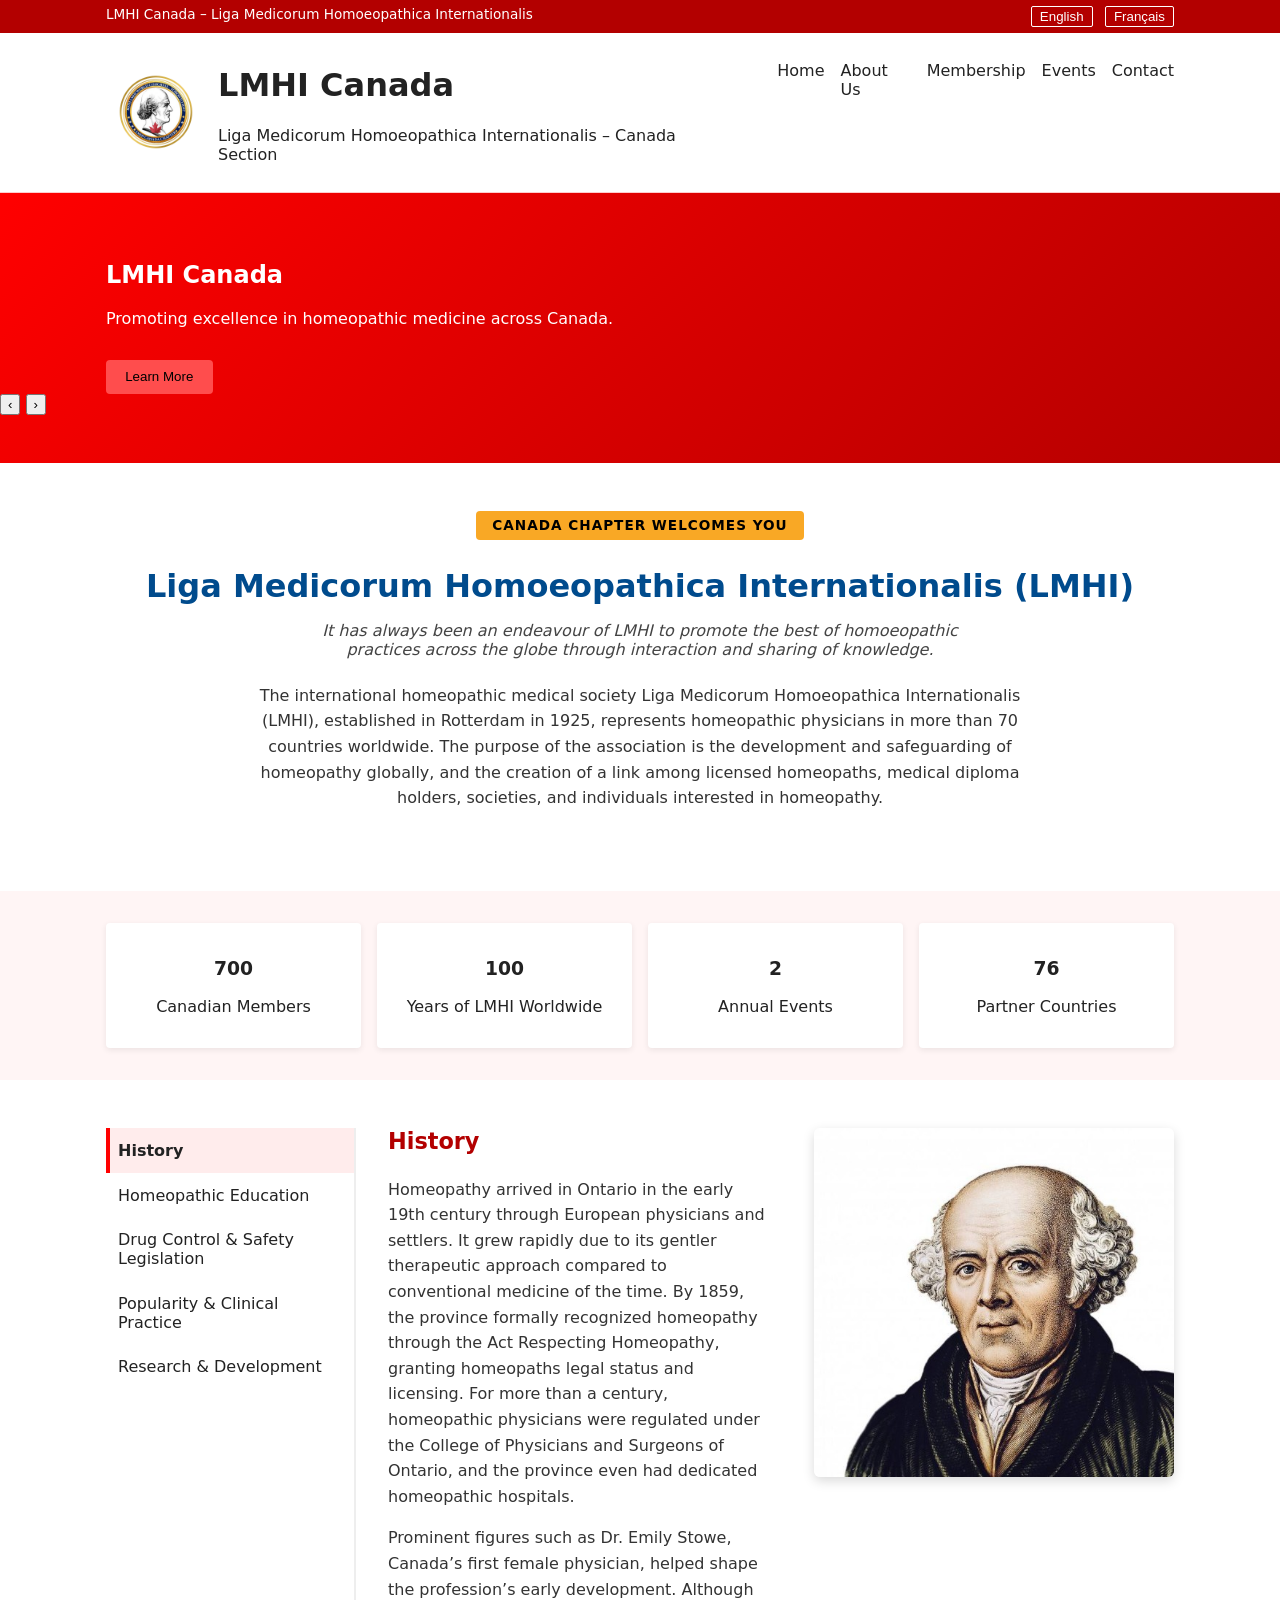
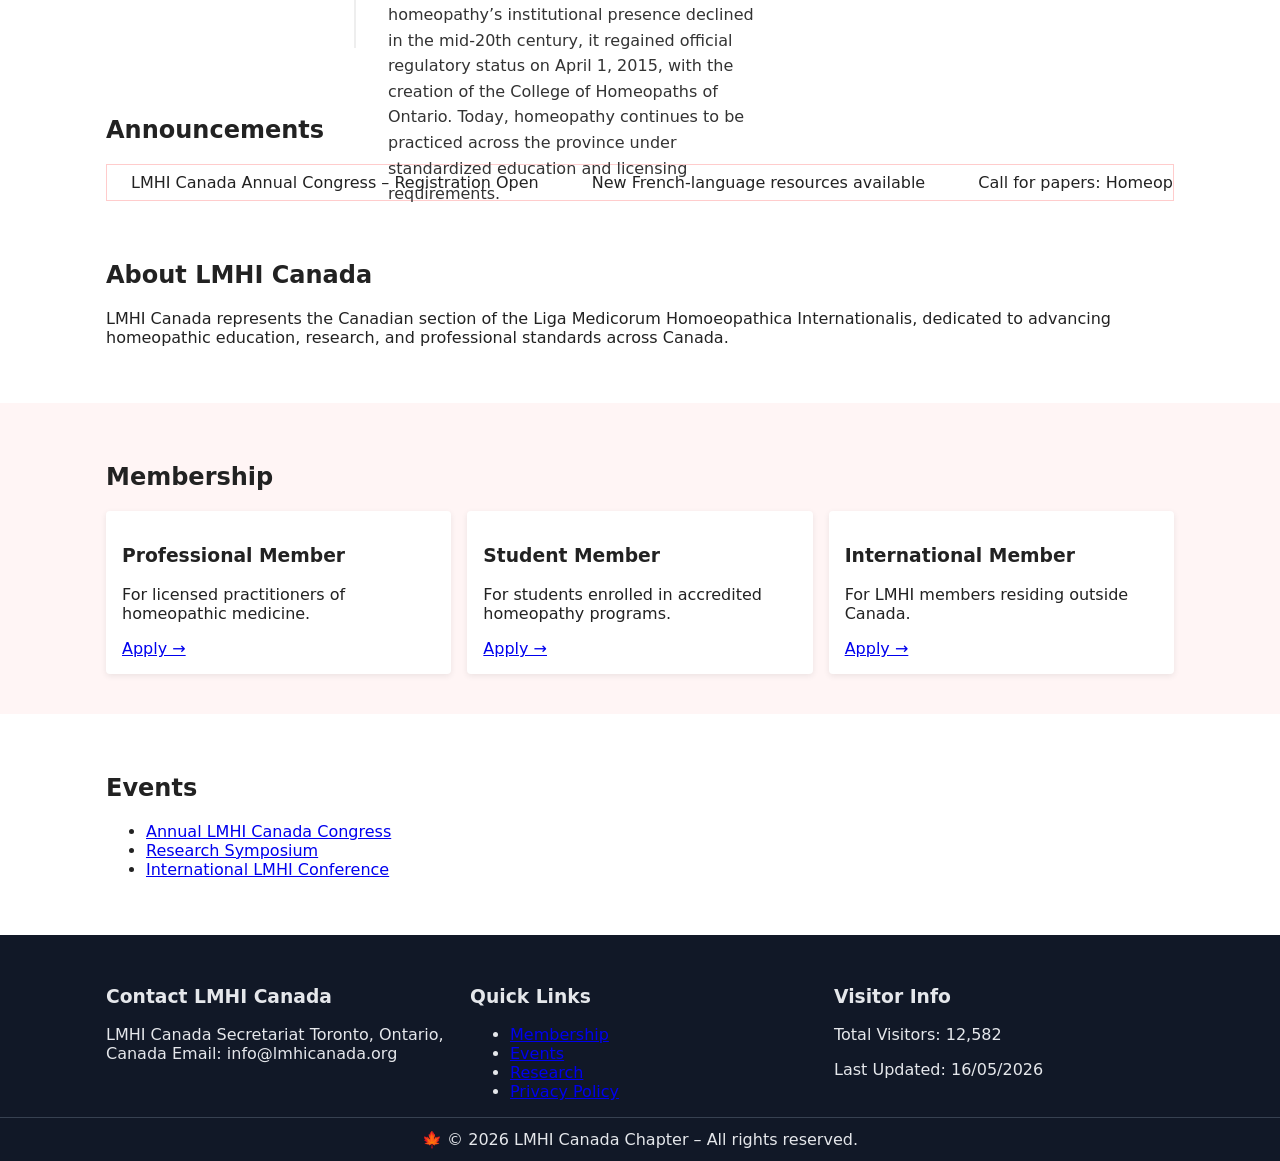
==== commit 6d81f658: "Update index.html" ====
--- a/index.html
+++ b/index.html
@@ -238,9 +238,9 @@
       <div>
         <h3 data-i18n="contact_title">Contact LMHI Canada Chapter</h3>
         <p data-i18n="contact_text">
-          LMHI Canada Chapter Secretariat<br />
-          Toronto, Ontario, Canada<br />
-          Email: info@lmhicanada.org
+          2649, Islington Avenue<br />
+          Etobicoke, Ontario, M9V2X6, Canada<br />
+          Email: lmhitoronto@gmail.com
         </p>
       </div>
 
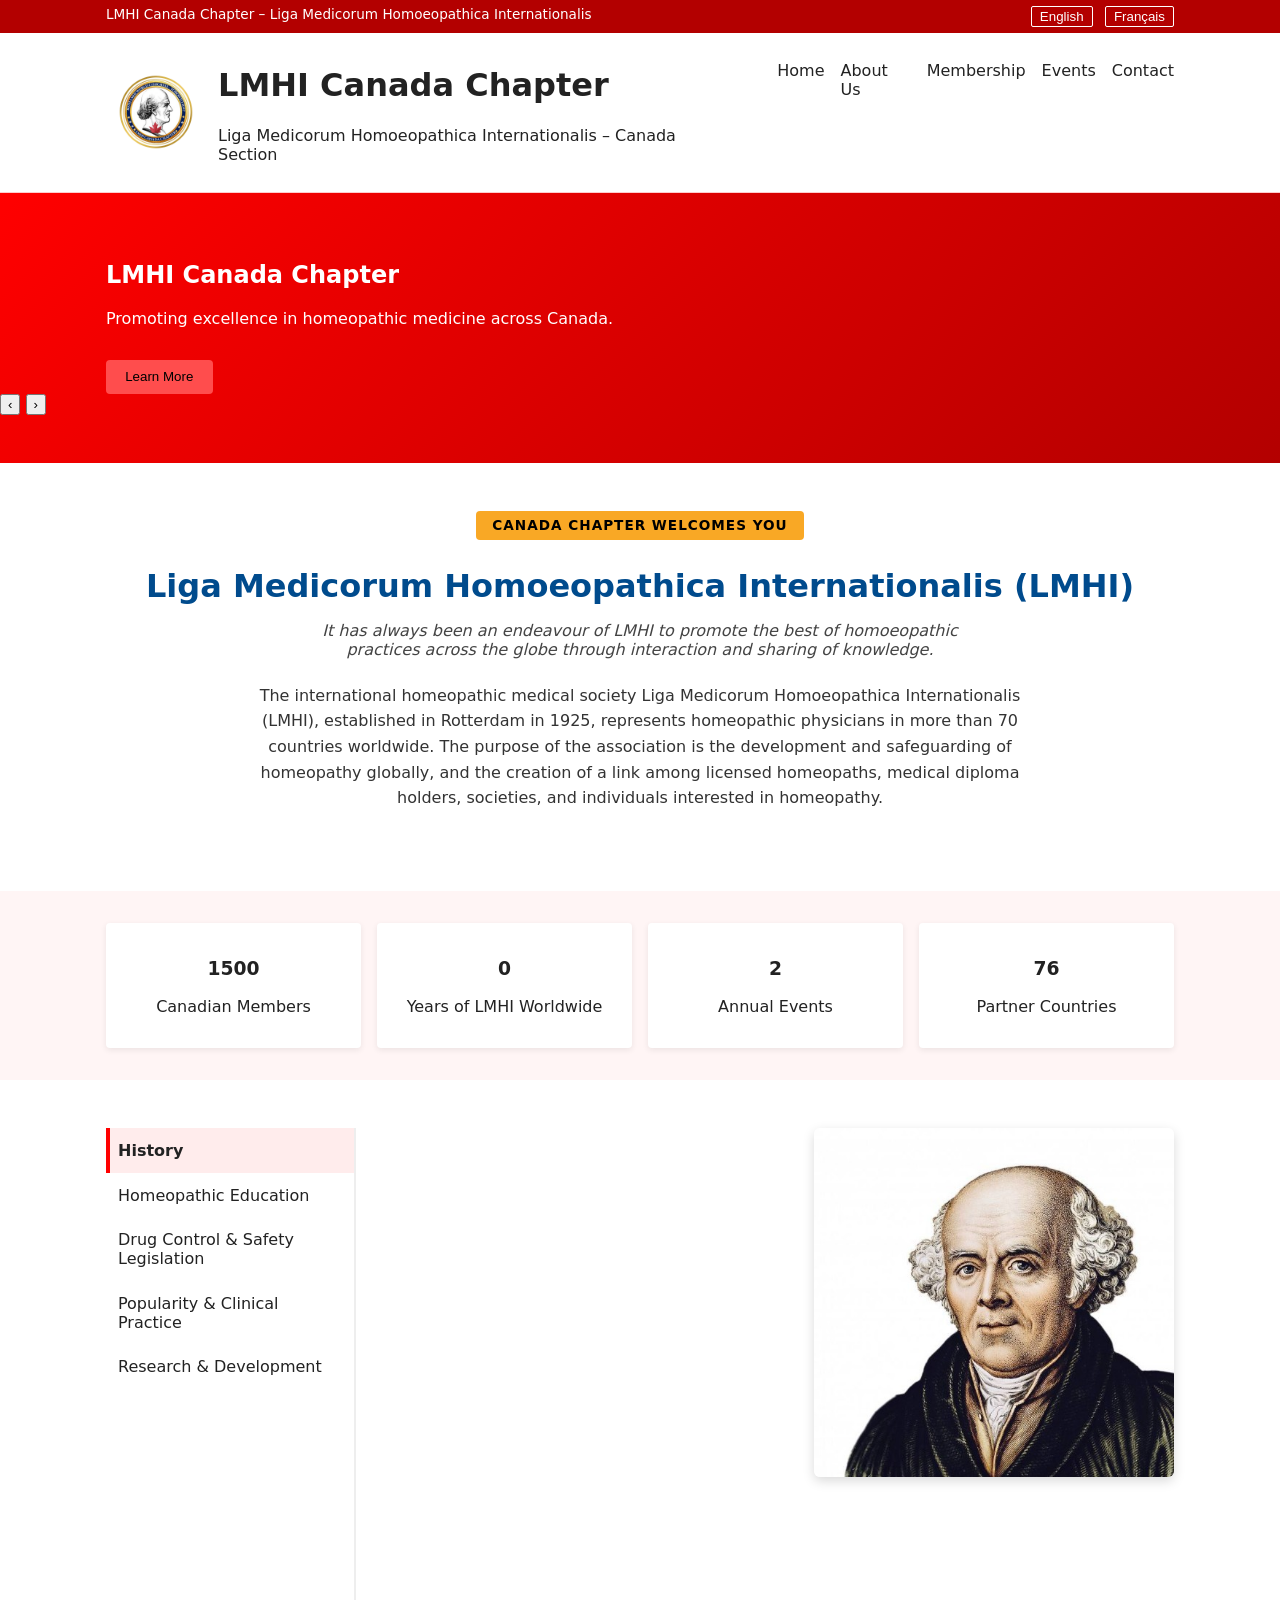
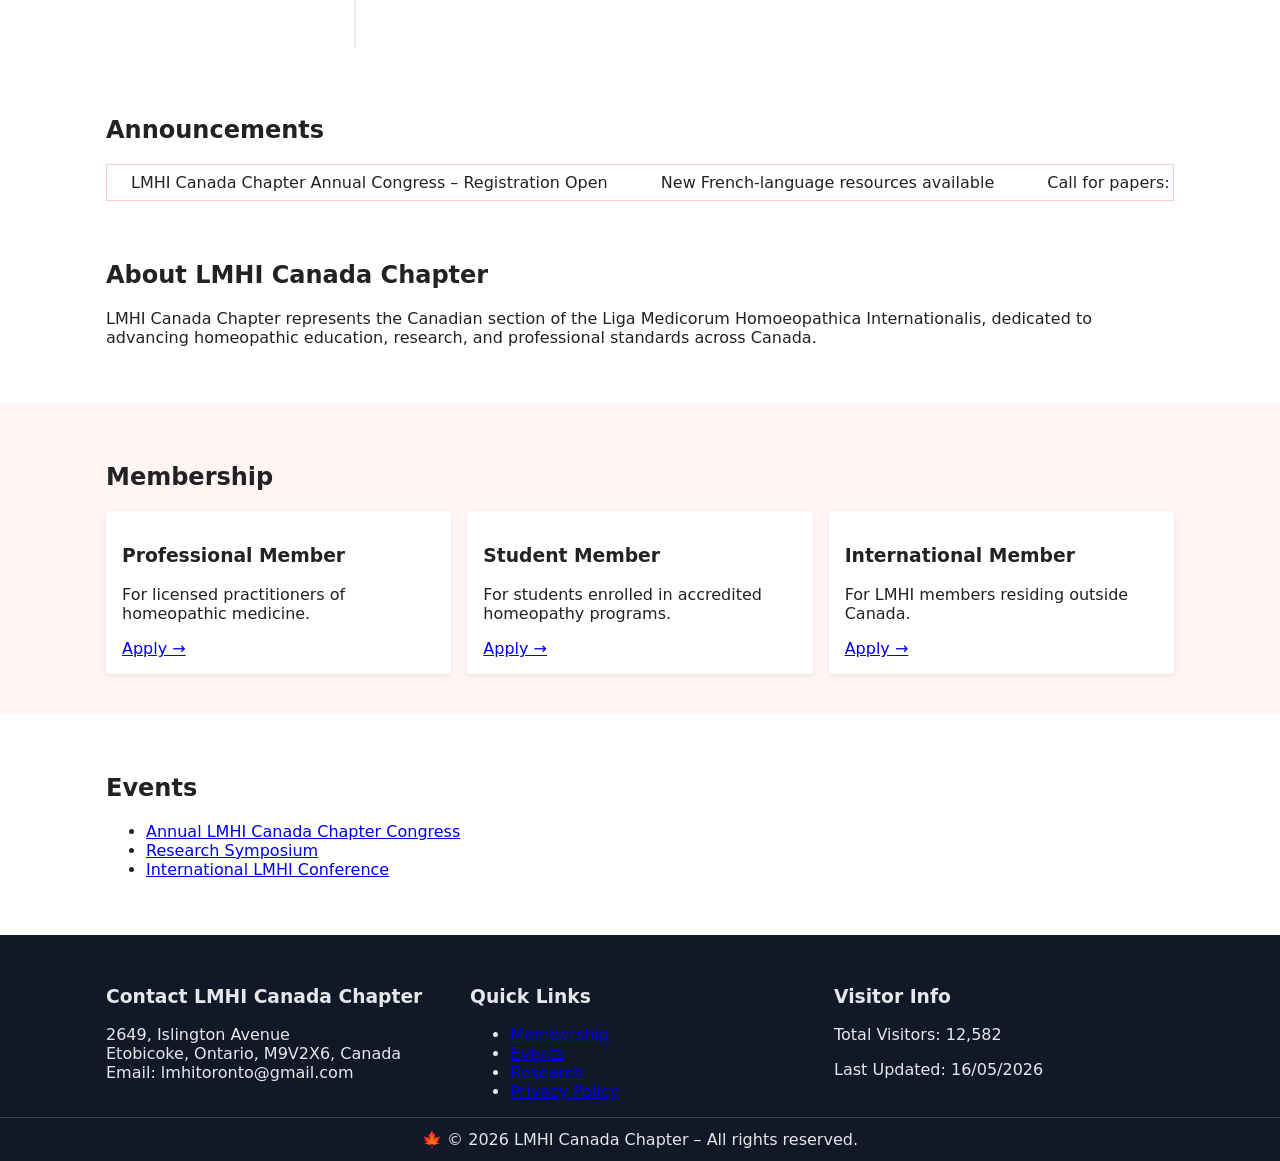
==== commit fb291546: "Update index.html" ====
--- a/index.html
+++ b/index.html
@@ -52,7 +52,7 @@
   <section id="home" class="hero">
     <div class="hero-slide active">
       <div class="container">
-        <h2 data-i18n="hero1_title">LMHI Canada</h2>
+        <h2 data-i18n="hero1_title">LMHI Canada Chapter</h2>
         <p data-i18n="hero1_text">
           Promoting excellence in homeopathic medicine across Canada.
         </p>
@@ -145,7 +145,6 @@
       <!-- Right Content Panel -->
       <div class="info-content">
 
-        <!-- FIXED: Added scroll container -->
         <div class="info-text-scroll">
           <h3 id="info-title" data-i18n="info_history"></h3>
           <p id="info-text-1" data-i18n="info_history_text"></p>
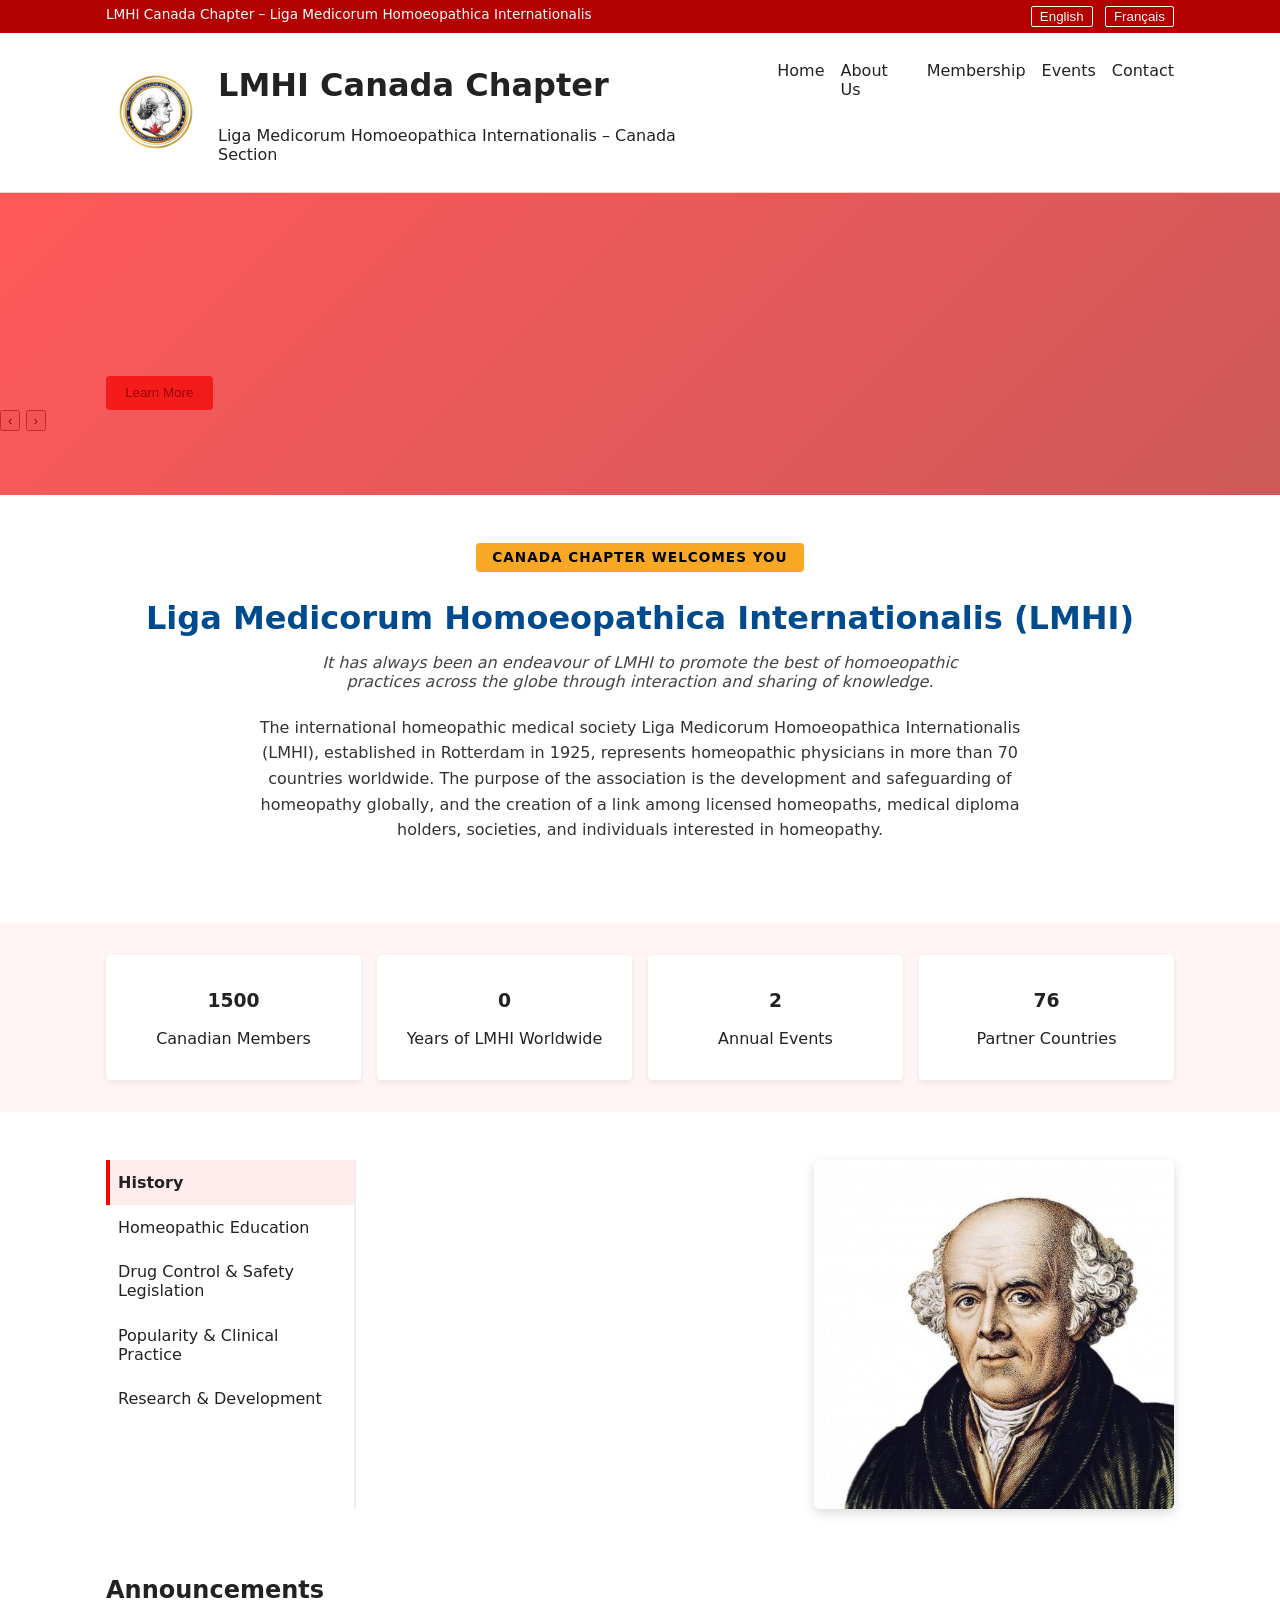
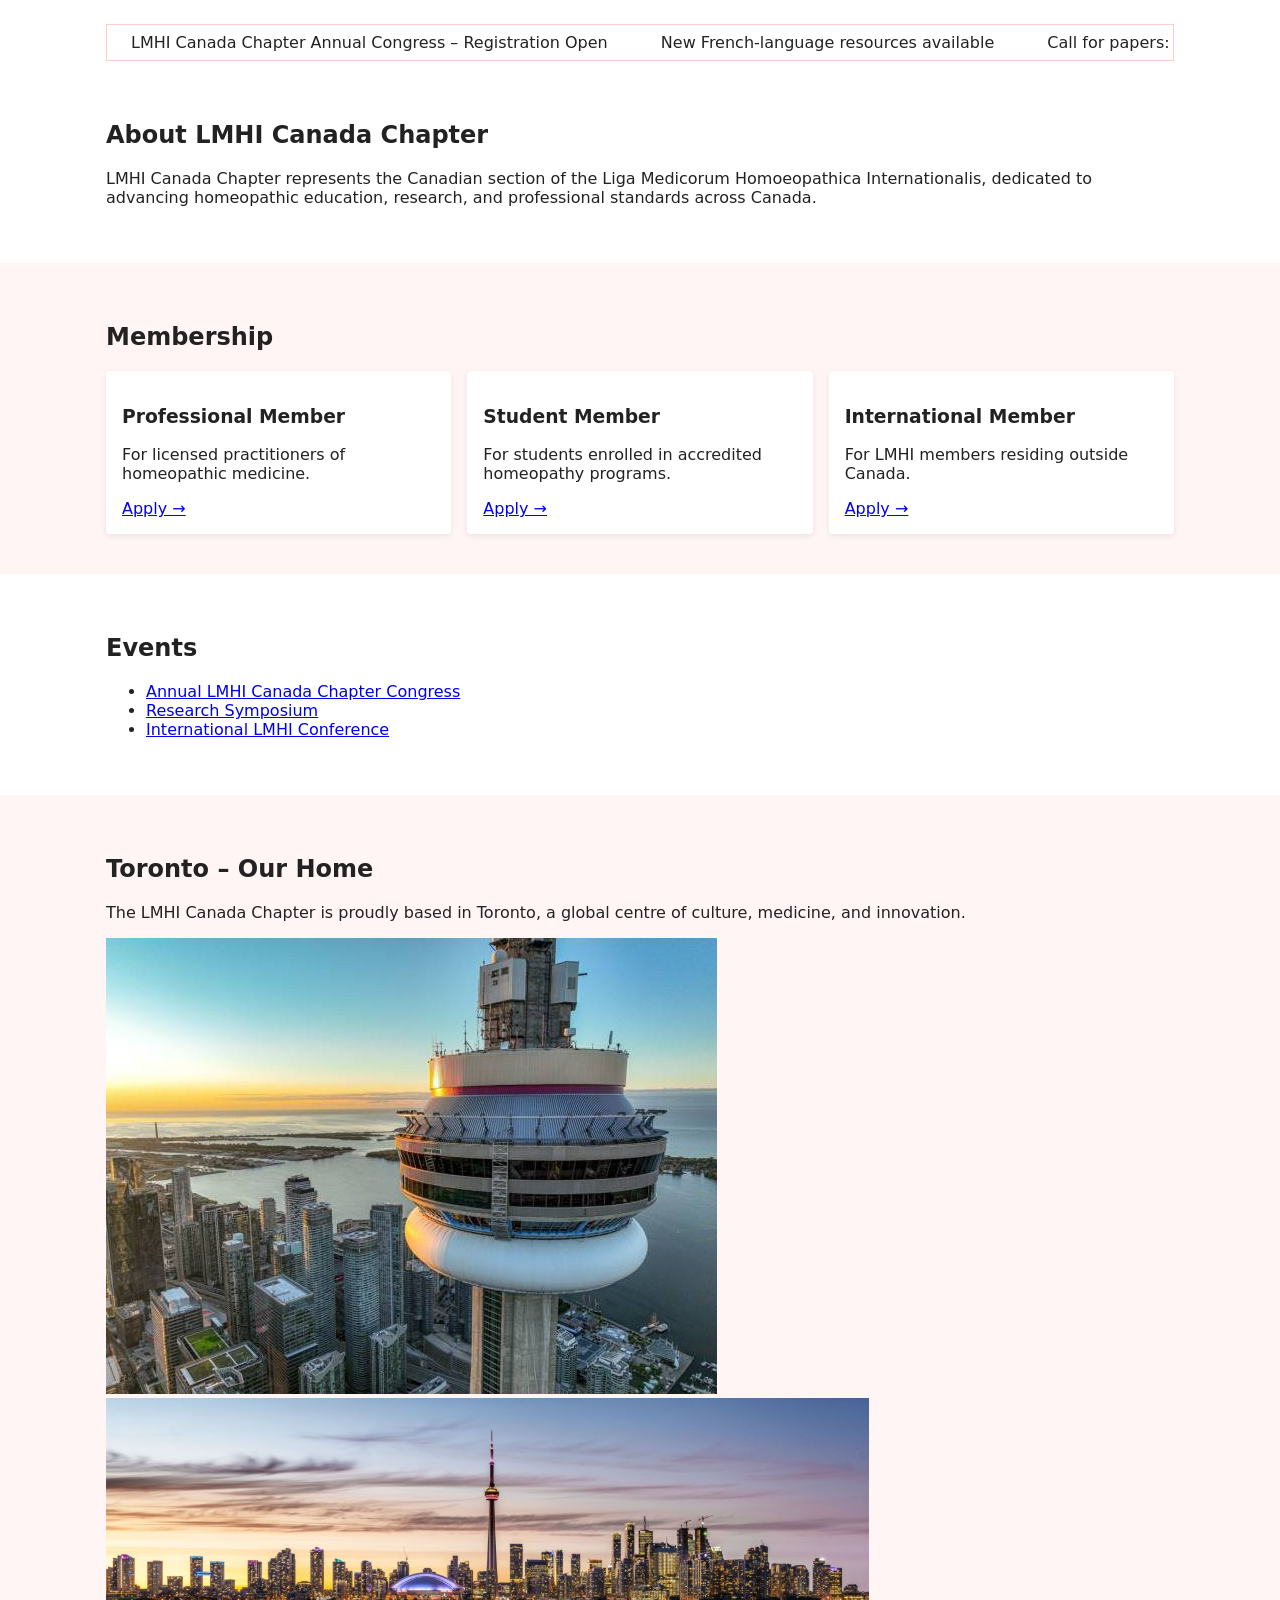
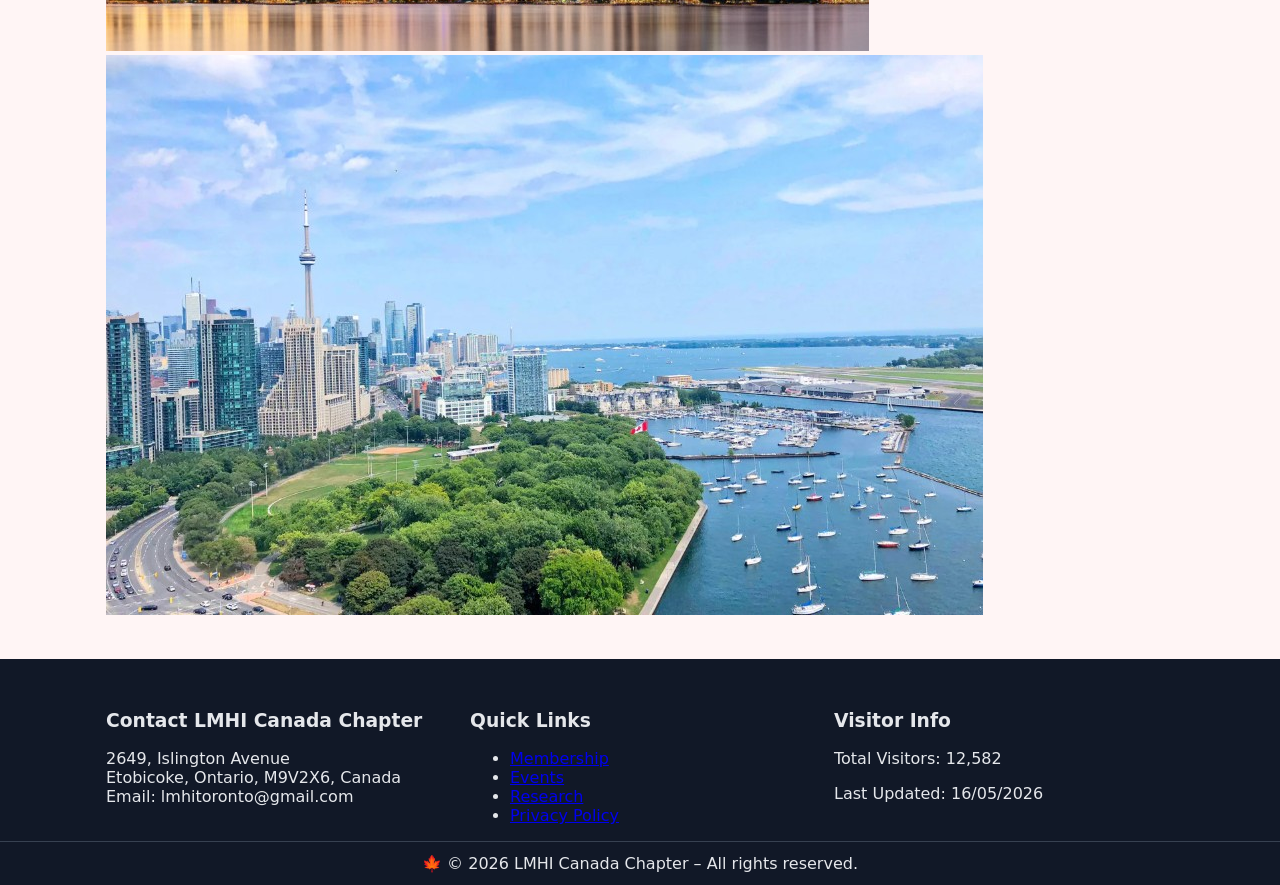
==== commit 40429330: "Update index.html" ====
--- a/index.html
+++ b/index.html
@@ -231,6 +231,19 @@
     </div>
   </section>
 
+    <section class="content-section alt">
+    <div class="container toronto-showcase">
+      <h2>Toronto – Our Home</h2>
+      <p>The LMHI Canada Chapter is proudly based in Toronto, a global centre of culture, medicine, and innovation.</p>
+  
+      <div class="toronto-grid">
+        <img src="assets/images/toronto/cntower.jpg" alt="CN Tower">
+        <img src="assets/images/toronto/skyline.jpg" alt="Toronto Skyline">
+        <img src="assets/images/toronto/harbourfront.jpg" alt="Harbourfront">
+      </div>
+    </div>
+  </section>
+
   <!-- Footer -->
   <footer id="contact" class="footer">
     <div class="container footer-grid">
--- a/assets/css/styles.css
+++ b/assets/css/styles.css
@@ -108,10 +108,17 @@
 
 /* ——— HERO ——— */
 .hero {
-  background: linear-gradient(135deg, var(--primary), var(--primary-dark));
+  background: url("assets/images/toronto/skyline.jpg") center/cover no-repeat;
   color: #fff;
-  padding: 3rem 0;
+  padding: 4rem 0;
   position: relative;
+}
+
+.hero::before {
+  content: "";
+  position: absolute;
+  inset: 0;
+  background: linear-gradient(135deg, rgba(255,0,0,0.65), rgba(179,0,0,0.65));
 }
 
 .hero-slide {
@@ -242,17 +249,10 @@
 /* Scrollable text container */
 .info-text-scroll {
   max-height: 520px;
-  min-height: 520px;
   overflow-y: auto;
   padding-right: 12px;
   scroll-behavior: smooth;
   -webkit-overflow-scrolling: touch;
-}
-
-/* Remove clipping */
-.info-content > div {
-  overflow: visible !important;
-  height: auto !important;
 }
 
 /* Text styling */
@@ -282,14 +282,14 @@
   box-shadow: 0 4px 12px rgba(0,0,0,0.15);
 }
 
-/* Fade-in animation */
-.fade {
+/* ——— FADE ANIMATION (NEW) ——— */
+.fade-in {
   opacity: 0;
   transform: translateY(6px);
-  animation: fadeIn 0.35s ease forwards;
-}
-
-@keyframes fadeIn {
+  animation: fadeLMHI 0.35s ease forwards;
+}
+
+@keyframes fadeLMHI {
   to {
     opacity: 1;
     transform: translateY(0);
@@ -319,6 +319,10 @@
   .info-menu li {
     flex-shrink: 0;
     padding: 0.8rem 1rem;
+  }
+
+  .info-text-scroll {
+    max-height: 380px;
   }
 }
 
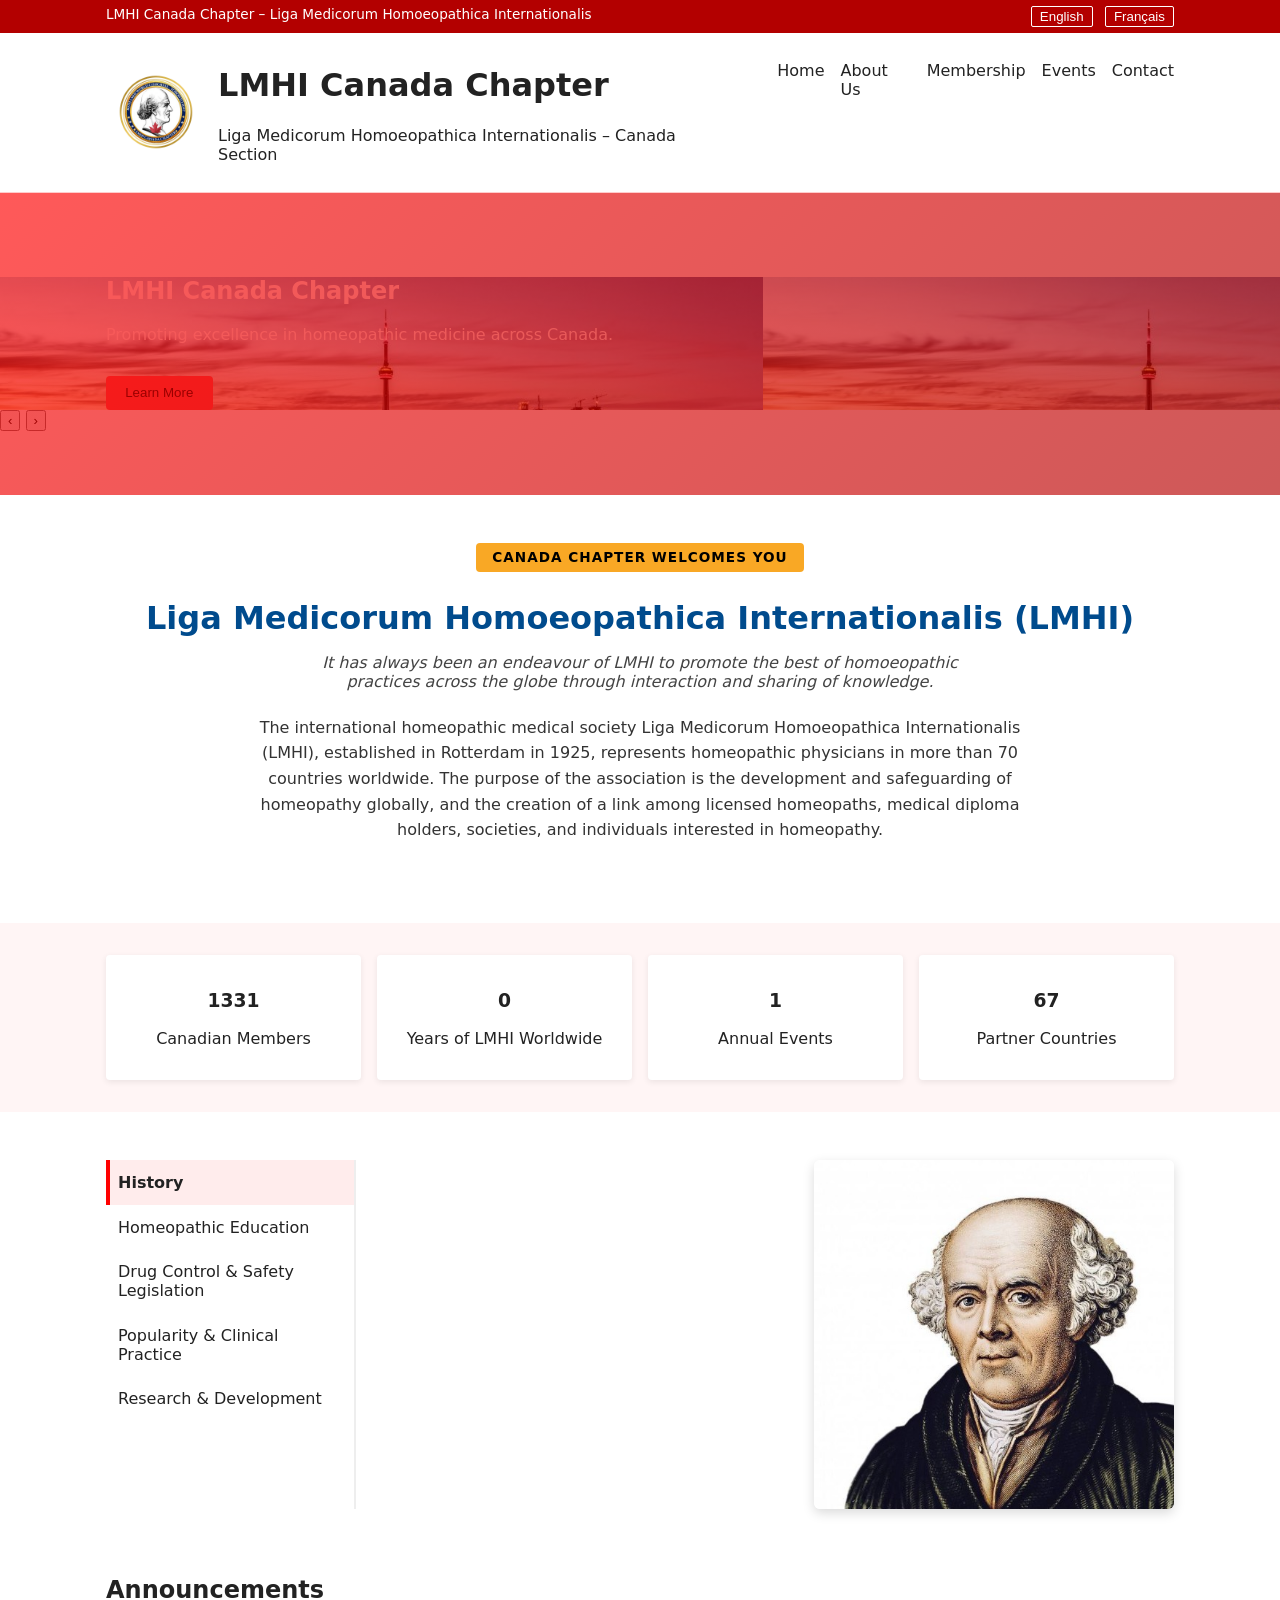
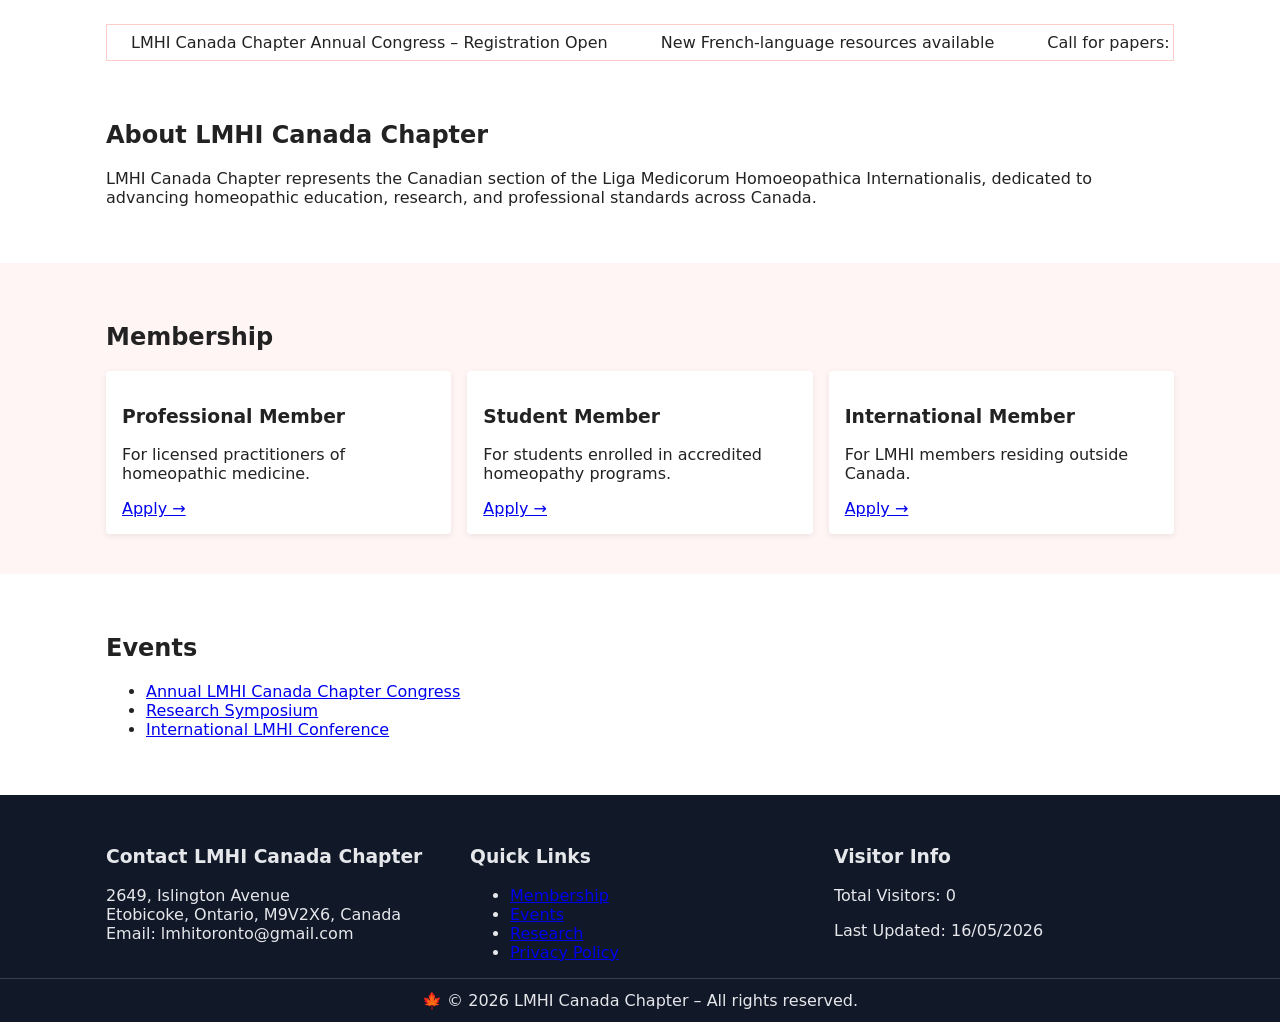
==== commit da78e806: "Update index.html" ====
--- a/index.html
+++ b/index.html
@@ -48,24 +48,21 @@
     </div>
   </header>
 
-  <!-- Hero -->
+  <!-- Hero with Toronto images -->
   <section id="home" class="hero">
-    <div class="hero-slide active">
+
+    <div class="hero-slide active" style="background-image: url('assets/images/toronto/skyline.jpg');">
       <div class="container">
         <h2 data-i18n="hero1_title">LMHI Canada Chapter</h2>
-        <p data-i18n="hero1_text">
-          Promoting excellence in homeopathic medicine across Canada.
-        </p>
+        <p data-i18n="hero1_text">Promoting excellence in homeopathic medicine across Canada.</p>
         <button class="primary-btn" data-i18n="hero1_btn">Learn More</button>
       </div>
     </div>
 
-    <div class="hero-slide">
+    <div class="hero-slide" style="background-image: url('assets/images/toronto/cntower.jpg');">
       <div class="container">
         <h2 data-i18n="hero2_title">International Collaboration</h2>
-        <p data-i18n="hero2_text">
-          Connecting Canadian practitioners with LMHI worldwide.
-        </p>
+        <p data-i18n="hero2_text">Connecting Canadian practitioners with LMHI worldwide.</p>
         <button class="primary-btn" data-i18n="hero2_btn">Join Us</button>
       </div>
     </div>
@@ -152,7 +149,7 @@
         </div>
 
         <div class="info-image">
-          <img id="info-img" src="assets/images/info/history.jpg" alt="LMHI Info Image" />
+          <img id="info-img" src="assets/images/toronto/history.jpg" alt="LMHI Info Image" />
         </div>
 
       </div>
@@ -228,19 +225,6 @@
         <li><a href="#" data-i18n="event2">Research Symposium</a></li>
         <li><a href="#" data-i18n="event3">International LMHI Conference</a></li>
       </ul>
-    </div>
-  </section>
-
-    <section class="content-section alt">
-    <div class="container toronto-showcase">
-      <h2>Toronto – Our Home</h2>
-      <p>The LMHI Canada Chapter is proudly based in Toronto, a global centre of culture, medicine, and innovation.</p>
-  
-      <div class="toronto-grid">
-        <img src="assets/images/toronto/cntower.jpg" alt="CN Tower">
-        <img src="assets/images/toronto/skyline.jpg" alt="Toronto Skyline">
-        <img src="assets/images/toronto/harbourfront.jpg" alt="Harbourfront">
-      </div>
     </div>
   </section>
 
@@ -268,7 +252,7 @@
 
       <div>
         <h3 data-i18n="visitor_title">Visitor Info</h3>
-        <p><span data-i18n="visitor_total">Total Visitors:</span> 12,582</p>
+        <p><span data-i18n="visitor_total">Total Visitors:</span> 0</p>
         <p><span data-i18n="visitor_updated">Last Updated:</span> 16/05/2026</p>
       </div>
     </div>
--- a/assets/css/styles.css
+++ b/assets/css/styles.css
@@ -371,6 +371,18 @@
   box-shadow: var(--shadow-soft);
 }
 
+.toronto-grid {
+  display: grid;
+  grid-template-columns: repeat(auto-fit, minmax(260px, 1fr));
+  gap: 1rem;
+}
+
+.toronto-grid img {
+  width: 100%;
+  border-radius: 6px;
+  box-shadow: var(--shadow-soft);
+}
+
 /* ——— FOOTER ——— */
 .footer {
   background: #111827;
@@ -412,6 +424,21 @@
 }
 
 /* ——— CONTACT PAGE ——— */
+.contact-hero {
+  background: url("assets/images/toronto/harbourfront.jpg") center/cover no-repeat;
+  padding: 4rem 0;
+  color: white;
+  text-align: center;
+  position: relative;
+}
+
+.contact-hero::before {
+  content: "";
+  position: absolute;
+  inset: 0;
+  background: rgba(0,0,0,0.45);
+}
+
 .contact-page {
   padding: 60px 0;
 }
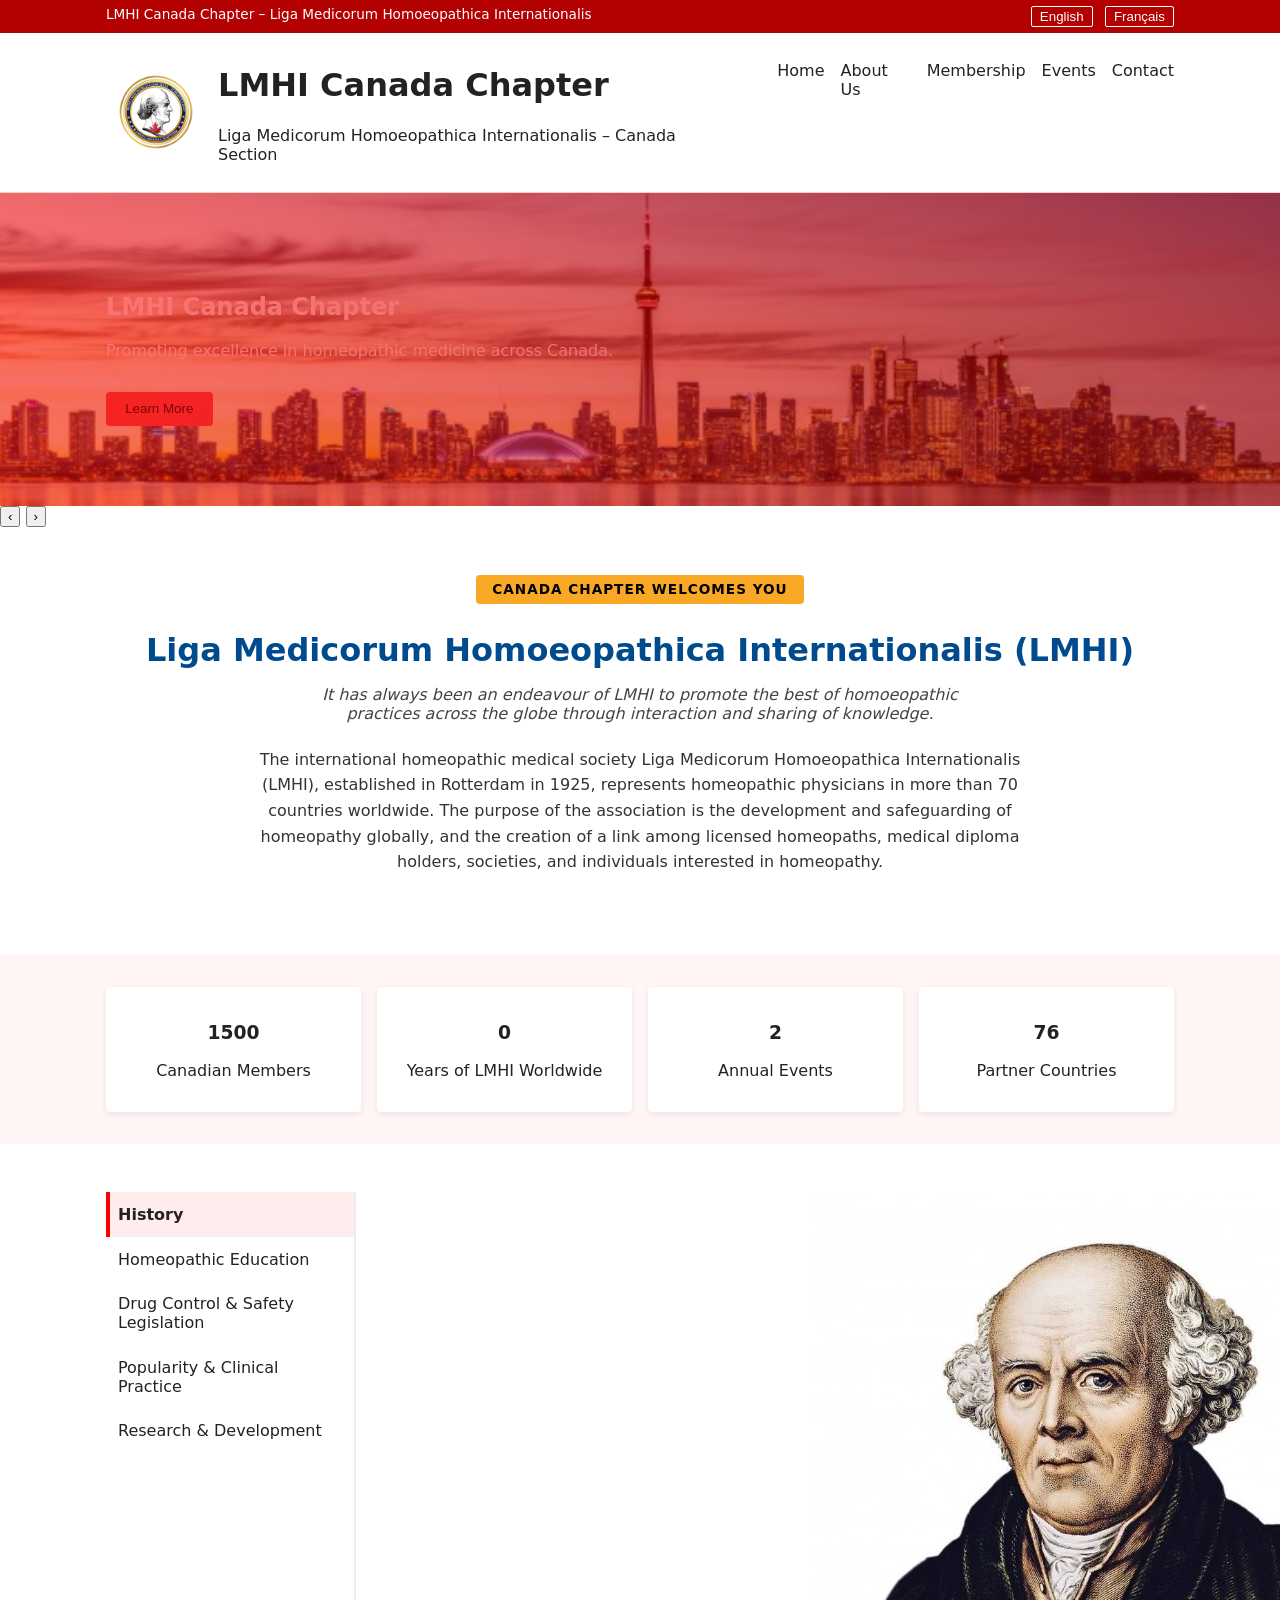
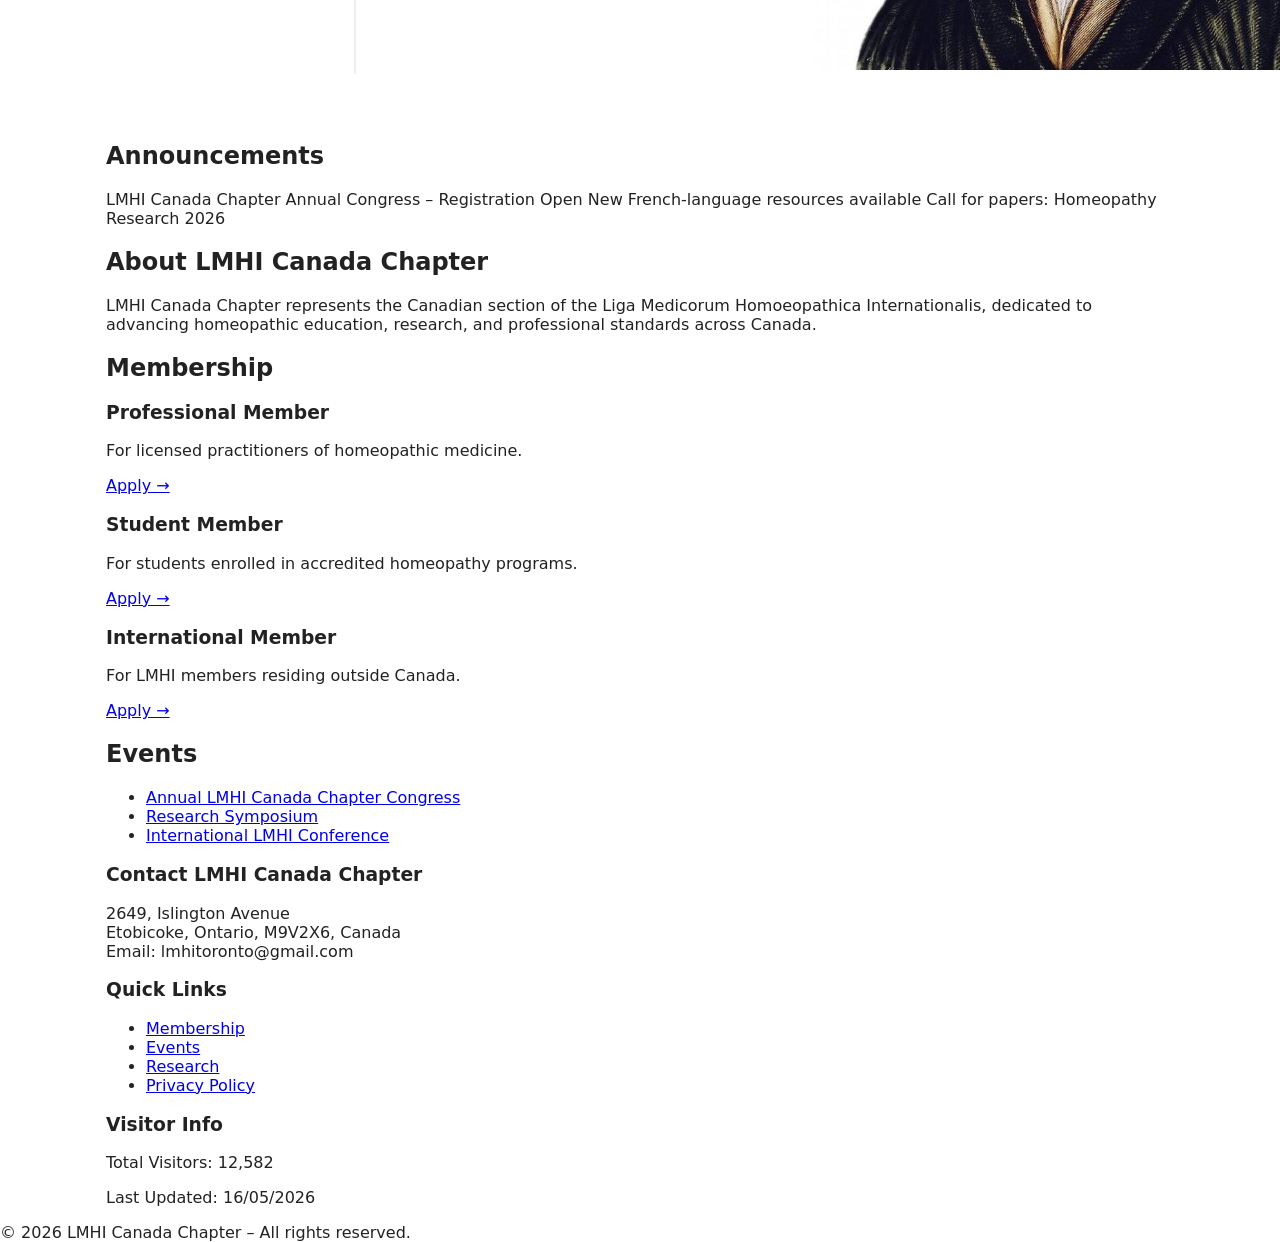
==== commit 825ea330: "Update index.html" ====
--- a/index.html
+++ b/index.html
@@ -149,7 +149,7 @@
         </div>
 
         <div class="info-image">
-          <img id="info-img" src="assets/images/toronto/history.jpg" alt="LMHI Info Image" />
+          <img id="info-img" src="assets/images/info/history.jpg" alt="LMHI Info Image" />
         </div>
 
       </div>
@@ -252,7 +252,7 @@
 
       <div>
         <h3 data-i18n="visitor_title">Visitor Info</h3>
-        <p><span data-i18n="visitor_total">Total Visitors:</span> 0</p>
+        <p><span data-i18n="visitor_total">Total Visitors:</span> 12,582</p>
         <p><span data-i18n="visitor_updated">Last Updated:</span> 16/05/2026</p>
       </div>
     </div>
--- a/assets/css/styles.css
+++ b/assets/css/styles.css
@@ -1,4 +1,4 @@
-/* ——— ROOT ——— */
+/* ROOT */
 :root {
   --primary: #FF0000;
   --primary-dark: #B30000;
@@ -27,14 +27,14 @@
   background: #fff;
 }
 
-/* ——— LAYOUT ——— */
+/* LAYOUT */
 .container {
   max-width: var(--max-width);
   margin: 0 auto;
   padding: 0 1rem;
 }
 
-/* ——— TOP BAR ——— */
+/* TOP BAR */
 .top-bar {
   background: var(--primary-dark);
   color: #fff;
@@ -57,7 +57,7 @@
   cursor: pointer;
 }
 
-/* ——— HEADER ——— */
+/* HEADER */
 .main-header {
   background: #fff;
   border-bottom: 1px solid var(--border);
@@ -81,7 +81,7 @@
   border-radius: 50%;
 }
 
-/* ——— NAV ——— */
+/* NAV */
 .nav-toggle {
   display: none;
   background: none;
@@ -106,23 +106,27 @@
   border-color: var(--primary);
 }
 
-/* ——— HERO ——— */
+/* HERO (Toronto images) */
 .hero {
-  background: url("assets/images/toronto/skyline.jpg") center/cover no-repeat;
+  position: relative;
   color: #fff;
-  padding: 4rem 0;
+  padding: 0;
+  overflow: hidden;
+}
+
+.hero-slide {
+  display: none;
+  background-size: cover;
+  background-position: center;
   position: relative;
-}
-
-.hero::before {
+  padding: 5rem 0;
+}
+
+.hero-slide::before {
   content: "";
   position: absolute;
   inset: 0;
-  background: linear-gradient(135deg, rgba(255,0,0,0.65), rgba(179,0,0,0.65));
-}
-
-.hero-slide {
-  display: none;
+  background: linear-gradient(135deg, rgba(255,0,0,0.55), rgba(179,0,0,0.55));
 }
 
 .hero-slide.active {
@@ -138,7 +142,7 @@
   cursor: pointer;
 }
 
-/* ——— LMHI INTRO ——— */
+/* LMHI INTRO */
 .lmhi-intro {
   padding: 3rem 0;
   text-align: center;
@@ -181,7 +185,7 @@
   line-height: 1.6;
 }
 
-/* ——— STATS ——— */
+/* STATS */
 .stats {
   background: var(--bg-light);
   padding: 2rem 0;
@@ -201,7 +205,7 @@
   box-shadow: var(--shadow-soft);
 }
 
-/* ——— INTERACTIVE LMHI SECTION ——— */
+/* LMHI INTERACTIVE */
 .lmhi-info {
   padding: 3rem 0;
 }
@@ -212,7 +216,6 @@
   gap: 2rem;
 }
 
-/* Left menu */
 .info-menu {
   list-style: none;
   padding: 0;
@@ -238,7 +241,6 @@
   font-weight: 700;
 }
 
-/* Right content panel */
 .info-content {
   display: grid;
   grid-template-columns: 1fr 360px;
@@ -246,255 +248,11 @@
   align-items: stretch;
 }
 
-/* Scrollable text container */
 .info-text-scroll {
   max-height: 520px;
   overflow-y: auto;
   padding-right: 12px;
   scroll-behavior: smooth;
-  -webkit-overflow-scrolling: touch;
-}
-
-/* Text styling */
-.info-content h3 {
-  margin-top: 0;
-  color: var(--primary-dark);
-  font-size: 1.4rem;
-}
-
-.info-content p {
-  line-height: 1.6;
-  color: #333;
-}
-
-/* Image styling */
-.info-image {
-  display: flex;
-  justify-content: center;
-  align-items: flex-start;
-}
-
-.info-image img {
-  width: 100%;
-  height: auto;
-  max-width: 420px;
-  border-radius: 6px;
-  box-shadow: 0 4px 12px rgba(0,0,0,0.15);
-}
-
-/* ——— FADE ANIMATION (NEW) ——— */
-.fade-in {
-  opacity: 0;
-  transform: translateY(6px);
-  animation: fadeLMHI 0.35s ease forwards;
-}
-
-@keyframes fadeLMHI {
-  to {
-    opacity: 1;
-    transform: translateY(0);
-  }
-}
-
-/* Responsive LMHI */
-@media (max-width: 900px) {
-  .info-content {
-    grid-template-columns: 1fr;
-  }
-}
-
-@media (max-width: 768px) {
-  .info-grid {
-    grid-template-columns: 1fr;
-  }
-
-  .info-menu {
-    border-right: none;
-    border-bottom: 2px solid #eee;
-    display: flex;
-    overflow-x: auto;
-    white-space: nowrap;
-  }
-
-  .info-menu li {
-    flex-shrink: 0;
-    padding: 0.8rem 1rem;
-  }
-
-  .info-text-scroll {
-    max-height: 380px;
-  }
-}
-
-/* ——— ANNOUNCEMENTS ——— */
-.ticker {
-  margin-top: 1rem;
-  border: 1px solid var(--border);
-  overflow: hidden;
-}
-
-.ticker-inner {
-  display: inline-block;
-  white-space: nowrap;
-  animation: ticker 15s linear infinite;
-}
-
-.ticker-inner span {
-  padding: 0.5rem 1.5rem;
-  display: inline-block;
-}
-
-@keyframes ticker {
-  0% { transform: translateX(0); }
-  100% { transform: translateX(-50%); }
-}
-
-/* ——— CONTENT ——— */
-.content-section {
-  padding: 2.5rem 0;
-}
-
-.content-section.alt {
-  background: var(--bg-light);
-}
-
-.card-grid {
-  display: grid;
-  grid-template-columns: repeat(auto-fit, minmax(220px, 1fr));
-  gap: 1rem;
-}
-
-.card {
-  background: #fff;
-  padding: 1rem;
-  border-radius: var(--radius);
-  box-shadow: var(--shadow-soft);
-}
-
-.toronto-grid {
-  display: grid;
-  grid-template-columns: repeat(auto-fit, minmax(260px, 1fr));
-  gap: 1rem;
-}
-
-.toronto-grid img {
-  width: 100%;
-  border-radius: 6px;
-  box-shadow: var(--shadow-soft);
-}
-
-/* ——— FOOTER ——— */
-.footer {
-  background: #111827;
-  color: #e5e7eb;
-  padding-top: 2rem;
-}
-
-.footer-grid {
-  display: grid;
-  grid-template-columns: repeat(auto-fit, minmax(220px, 1fr));
-  gap: 1.5rem;
-}
-
-.footer-bottom {
-  border-top: 1px solid #374151;
-  padding: 0.75rem;
-  text-align: center;
-}
-
-.footer-bottom::before {
-  content: "🍁 ";
-  color: var(--accent);
-}
-
-/* ——— RESPONSIVE NAV ——— */
-@media (max-width: 768px) {
-  .nav-toggle { display: block; }
-  .nav ul {
-    display: none;
-    flex-direction: column;
-    background: #fff;
-    padding: 1rem;
-    position: absolute;
-    right: 0;
-    top: 100%;
-    box-shadow: var(--shadow-soft);
-  }
-  .nav ul.open { display: flex; }
-}
-
-/* ——— CONTACT PAGE ——— */
-.contact-hero {
-  background: url("assets/images/toronto/harbourfront.jpg") center/cover no-repeat;
-  padding: 4rem 0;
-  color: white;
-  text-align: center;
-  position: relative;
-}
-
-.contact-hero::before {
-  content: "";
-  position: absolute;
-  inset: 0;
-  background: rgba(0,0,0,0.45);
-}
-
-.contact-page {
-  padding: 60px 0;
-}
-
-.contact-grid {
-  display: grid;
-  grid-template-columns: 1fr 1fr;
-  gap: 40px;
-}
-
-.contact-form h2,
-.contact-info h2 {
-  margin-bottom: 20px;
-  color: var(--primary);
-}
-
-.contact-form form {
-  display: flex;
-  flex-direction: column;
-  gap: 12px;
-}
-
-.contact-form input,
-.contact-form textarea {
-  width: 100%;
-  padding: 12px;
-  border: 1px solid var(--border);
-  border-radius: 4px;
-  font-size: 1rem;
-}
-
-.contact-item {
-  display: flex;
-  align-items: flex-start;
-  gap: 14px;
-  margin-bottom: 22px;
-}
-
-.contact-item i {
-  font-size: 1.6rem;
-  color: var(--primary);
-  margin-top: 4px;
-}
-
-@media (max-width: 768px) {
-  .contact-grid {
-    grid-template-columns: 1fr;
-  }
-}
-
-/* ——— ANIMATIONS ——— */
-@keyframes pop {
-  0% { transform: scale(0.6); opacity: 0; }
-  100% { transform: scale(1); opacity: 1; }
-}
-
-.content-section h2 {
-  animation: pop 0.4s ease-out;
-}
+}
+
+.info-content
